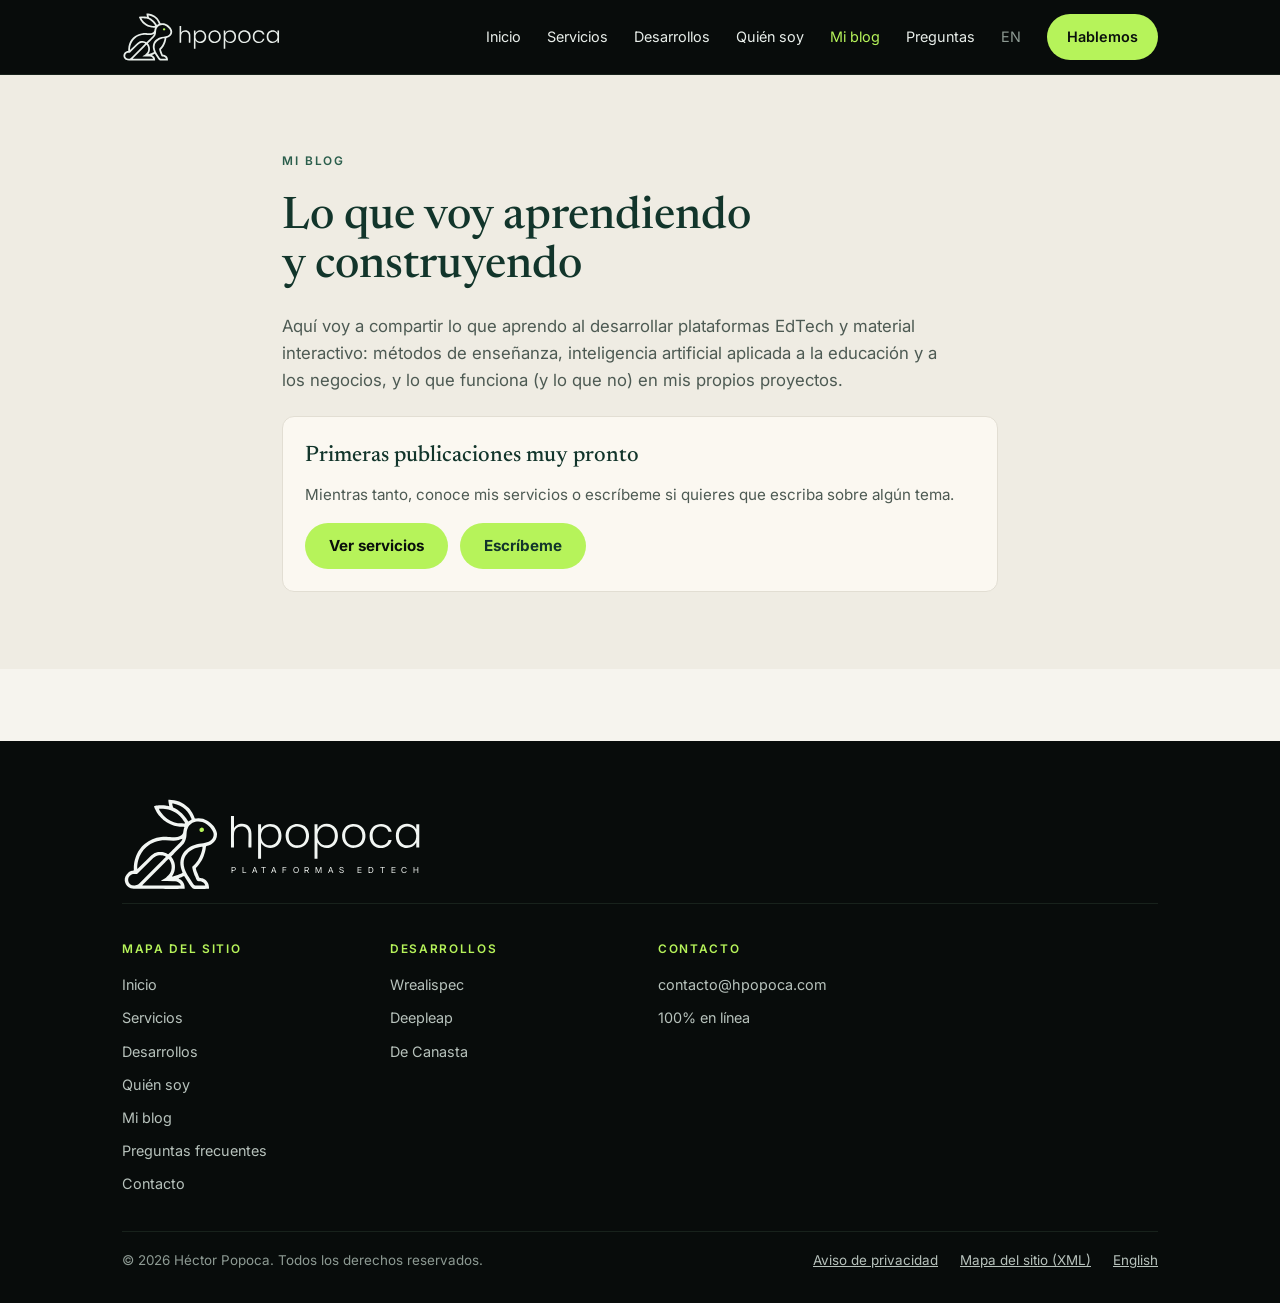
==== blog/index.html @ 18d93330 "Inicio lleva al principio; Servicios agrupa dos caminos y quita la franja del taller; foto de la tra" ====
<!doctype html>
<html lang="es">
<head>
<meta charset="utf-8">
<meta name="viewport" content="width=device-width, initial-scale=1, viewport-fit=cover">
<link rel="canonical" href="https://hpopoca.com/blog/">
<link rel="icon" href="../img/favicon.png" type="image/png">
<link rel="apple-touch-icon" href="../img/favicon.png">
<title>Mi blog | Héctor Popoca</title>
<meta name="description" content="Blog de Héctor Popoca: plataformas EdTech, material interactivo, inteligencia artificial aplicada a la enseñanza y a los negocios.">
<meta name="theme-color" content="#080C0B">
<meta name="claude:viewport-fit-sides" content="cover">
<link rel="preconnect" href="https://fonts.googleapis.com">
<link rel="preconnect" href="https://fonts.gstatic.com" crossorigin>
<link rel="stylesheet" href="https://fonts.googleapis.com/css2?family=Sora:wght@700;800&family=Newsreader:ital,opsz,wght@0,6..72,400;0,6..72,500;1,6..72,400&family=Inter:wght@400;500;600;700&display=swap">
<style>
/* Opción D · estilo A: encabezado oscuro con verde neón; contenido marfil con verde bosque y oro */
:root{
  --night:#080C0B; --night-line:#18221C; --lime:#B6F35A; --on-night:#F2F6F3; --on-night-2:#B7C2BC; --on-night-3:#8D9A93;
  --bg:#F6F4EE; --band:#EFECE3; --white:#FFFFFF; --line:#E2DED3; --line-green:#B9CDBF;
  --forest:#12352B; --forest-2:#2B5E4C; --forest-3:#1C4638; --deep:#0C2620; --deep-line:#1F4A3D;
  --gold:#C9A15B; --gold-dark:#8A6420; --gold-num:#A9782A;
  --ink:#12352B; --text:#3A4640; --muted:#4D5A53; --on-forest:#F6F4EE; --on-forest-2:#C9D3CC; --on-forest-3:#A9BCB1;
  --serif:"Newsreader",Georgia,"Times New Roman",serif;
  --sans:"Inter","Segoe UI",system-ui,sans-serif;
  --display:"Sora","Inter",system-ui,sans-serif;
  color-scheme:light;
}
*{box-sizing:border-box}
html{scroll-behavior:smooth}
@media (prefers-reduced-motion:reduce){html{scroll-behavior:auto}}
body{margin:0;background:var(--bg);color:var(--text);font-family:var(--sans);font-size:16px;line-height:1.6}
h1,h2,h3{margin:0;text-wrap:balance}
p{margin:0}
img{max-width:100%;height:auto;display:block}
a{color:var(--forest-2)}
:focus-visible{outline:2px solid var(--gold);outline-offset:3px}
.wrap{max-width:1180px;margin-inline:auto;padding-left:max(clamp(20px,6vw,72px),env(safe-area-inset-left,0px));padding-right:max(clamp(20px,6vw,72px),env(safe-area-inset-right,0px))}
section[id],div[id]{scroll-margin-top:84px}
section.block[id]{scroll-margin-top:16px}
#casos,#preguntas{scroll-margin-top:96px}
/* Movimiento sutil de botones */
.btn,.top nav a.cta{transition:transform .2s ease,box-shadow .2s ease,filter .2s ease}
.btn:hover,.top nav a.cta:hover{transform:translateY(-2px);box-shadow:0 8px 20px -10px rgba(0,0,0,.45)}
@keyframes glow{0%,100%{box-shadow:0 0 0 0 rgba(182,243,90,0)}50%{box-shadow:0 0 0 6px rgba(182,243,90,.18)}}
.top nav a.cta,.hero .btn-lime{animation:glow 3s ease-in-out infinite}
.top nav a:not(.cta):not(.lang){position:relative}
.top nav a:not(.cta):not(.lang)::after{content:"";position:absolute;left:0;right:0;bottom:0;height:1.5px;background:var(--lime);transform:scaleX(0);transform-origin:left;transition:transform .25s ease}
.top nav a:not(.cta):not(.lang):hover::after{transform:scaleX(1)}
@media (prefers-reduced-motion:reduce){.btn,.top nav a.cta,.top nav a::after{transition:none;animation:none!important}}
.eyebrow{font-size:.74rem;letter-spacing:.16em;text-transform:uppercase;font-weight:600;color:var(--forest-2)}
.h2{font-family:var(--serif);font-weight:500;font-size:clamp(1.7rem,3.2vw,2.3rem);line-height:1.1;color:var(--ink)}
.center{text-align:center;align-items:center}
.head{display:flex;flex-direction:column;gap:14px}
.head p{color:var(--text);max-width:40rem}
.btn{display:inline-flex;align-items:center;justify-content:center;min-height:46px;padding:0 24px;border-radius:999px;font-family:var(--sans);font-weight:700;font-size:.95rem;text-decoration:none;border:0;cursor:pointer;white-space:nowrap}
.btn-lime{background:var(--lime);color:#0A100C}
.btn-gold{background:var(--lime);color:#0A100C}
.btn-ghost{background:var(--lime);color:#0A100C}
.btn-ghost-gold{background:var(--lime);color:#0A100C}
.btn:hover{filter:brightness(1.06)}

/* Menú */
body::before{content:"";position:fixed;inset:0 0 auto;height:env(safe-area-inset-top,0px);z-index:10;background:var(--night)}
.top{position:sticky;top:env(safe-area-inset-top,0px);z-index:5;background:var(--night);border-bottom:1px solid var(--night-line)}
.top .wrap{display:flex;flex-wrap:wrap;align-items:center;justify-content:space-between;gap:10px 24px;padding-block:12px}
.top .logo{height:50px;width:auto;color:#E8EEEA;display:block}
.top .logo .eye{fill:var(--lime)}
.top nav{display:flex;flex-wrap:wrap;align-items:center;gap:6px 26px;font-size:.9rem}
.top nav a{color:#E8EEEA;text-decoration:none;padding:6px 0}
.top nav a:hover{color:var(--lime)}
.top nav a.lang{color:var(--on-night-3)}
.top nav a.cta{background:var(--lime);color:#0A100C;font-weight:600;padding:11px 20px;border-radius:999px}
@media (max-width:900px){.top{position:static}.top .wrap{justify-content:center}.top nav{justify-content:center;gap:4px 16px;font-size:.84rem}.top nav a.cta{padding:9px 16px}.top .logo{height:42px}}

/* Encabezado */
.hero{position:relative;overflow:hidden;background:var(--night);color:var(--on-night-2);min-height:560px}
.hero picture img{position:absolute;top:0;right:0;height:100%;width:auto;max-width:none}
.hero .wrap{position:relative;padding-top:52px;padding-bottom:60px}
.hero-copy{max-width:520px;display:flex;flex-direction:column;gap:16px}
.badge{align-self:flex-start;display:flex;align-items:center;gap:8px;border:1px solid #2A3A2F;background:#0F1612;border-radius:999px;padding:6px 14px 6px 10px;font-size:.76rem;color:#E8EEEA}
.badge::before{content:"";width:8px;height:8px;border-radius:50%;background:var(--lime);flex:0 0 auto}
.hero h1{font-family:var(--display);font-weight:800;font-size:clamp(2rem,3.6vw,2.75rem);line-height:1.02;letter-spacing:-.03em;color:var(--on-night)}
.hero h1 span{color:var(--lime)}
.hero .lead{font-size:1rem;max-width:34rem}
.checks{list-style:none;margin:0;padding:0;display:grid;grid-template-columns:repeat(2,max-content);gap:8px 20px;max-width:560px;font-size:.88rem;color:#E8EEEA}
.checks li{display:flex;gap:10px;align-items:center}
.checks svg{flex:0 0 auto}
.actions{display:flex;flex-wrap:wrap;gap:14px}
@media (max-width:900px){
  .hero{min-height:0}
  .hero picture img{position:static;width:100%;height:auto;aspect-ratio:5/4;object-fit:cover;object-position:82% 70%}
  .hero .wrap{padding-top:36px;padding-bottom:64px}
  .hero-copy{max-width:none}
}
@media (max-width:480px){.checks{grid-template-columns:minmax(0,1fr)}}

/* Bloques */
.block{padding-block:clamp(56px,6.5vw,80px)}
.block > .wrap{display:flex;flex-direction:column;gap:28px}
.band{background:var(--band);border-block:1px solid var(--line)}
.grid{display:grid;gap:20px}
.g2{grid-template-columns:repeat(auto-fit,minmax(min(100%,340px),1fr))}
.g3{grid-template-columns:repeat(auto-fit,minmax(min(100%,300px),1fr))}
.g4{grid-template-columns:repeat(auto-fit,minmax(min(100%,220px),1fr))}
.card-forest{background:var(--forest);color:var(--on-forest-2);border-radius:20px;padding:clamp(22px,2.6vw,30px);display:flex;flex-direction:column;gap:12px}
.card-forest h3{font-family:var(--serif);font-weight:500;color:var(--on-forest);font-size:clamp(1.5rem,2.3vw,1.8rem);line-height:1.1}
.card-forest .tag{font-size:.74rem;letter-spacing:.14em;text-transform:uppercase;font-weight:600;color:var(--gold)}
.card-forest .card-note{font-size:.9rem;font-weight:600;color:var(--on-forest);border-top:1px solid var(--forest-2);padding-top:12px}
.card-forest .btn{align-self:flex-start}

.step .top-row{display:flex;justify-content:space-between;align-items:center}
.step .num{font-family:var(--serif);font-size:2.4rem;line-height:1;color:var(--gold)}
.step h3{font-size:1.6rem}
.step ul{list-style:none;margin:0;padding:12px 0 0;border-top:1px solid var(--forest-2);display:flex;flex-direction:column;gap:6px;font-size:.9rem;color:var(--on-forest)}
.step li{display:flex;gap:10px;align-items:baseline}
.step li::before{content:"";width:6px;height:6px;border-radius:50%;background:var(--gold);flex:0 0 auto;transform:translateY(-2px)}

/* Capacitación */
.cap-head{display:flex;flex-wrap:wrap;justify-content:space-between;align-items:flex-end;gap:24px}
.filters{display:flex;flex-wrap:wrap;gap:8px}
.filters button{font:inherit;font-size:.88rem;font-weight:600;padding:9px 16px;border-radius:999px;border:1px solid var(--forest);background:transparent;color:var(--forest);cursor:pointer}
.filters button[aria-pressed="true"]{background:var(--forest);color:var(--on-forest)}
.mat{border-radius:16px;padding:20px;gap:10px}
.mat .meta{display:flex;justify-content:space-between;gap:10px;font-size:.7rem;letter-spacing:.14em;text-transform:uppercase;font-weight:600}
.mat .meta span:last-child{color:var(--on-forest-3)}
.mat h3{font-size:1.2rem;line-height:1.2}
.mat p{font-size:.86rem;line-height:1.5;flex-grow:1}
.mat .buy{display:flex;justify-content:space-between;align-items:center;gap:12px;border-top:1px solid var(--forest-2);padding-top:12px;font-size:.88rem}
.mat .price{color:var(--on-forest);font-weight:600}
.mat .price small{color:var(--on-forest-3);font-weight:400;font-size:.8rem}
.mat .btn{min-height:36px;padding:0 14px;font-size:.78rem;align-self:auto}
.mat[hidden]{display:none}
.disclaimer{font-size:.82rem;color:var(--muted)}
.ask{background:var(--white);border:1px solid var(--line-green);border-radius:18px;padding:clamp(20px,3vw,28px);display:flex;flex-wrap:wrap;gap:32px 40px}
.ask .intro{flex:1 1 280px;display:flex;flex-direction:column;gap:12px}
.ask h3{font-family:var(--serif);font-weight:500;font-size:1.5rem;line-height:1.15;color:var(--ink)}
.ask form{flex:999 1 440px;min-width:0;display:flex;flex-direction:column;gap:16px}
.ask fieldset{border:0;margin:0;padding:0;display:grid;grid-template-columns:repeat(auto-fit,minmax(min(100%,230px),1fr));gap:12px 24px}
.ask legend{position:absolute;width:1px;height:1px;overflow:hidden;clip:rect(0 0 0 0)}
.chk{display:flex;gap:10px;align-items:center;font-size:.95rem;color:#2E3A34}
.chk input{width:18px;height:18px;margin:0;accent-color:var(--forest);flex:0 0 auto}
.row{display:flex;flex-wrap:wrap;gap:12px;align-items:flex-end}
.row label{flex:1 1 240px}
.lbl{display:flex;flex-direction:column;gap:6px;font-size:.82rem;font-weight:600;color:#2E3A34}
.lbl input,.lbl select,.lbl textarea{font:inherit;font-size:.95rem;font-weight:400;color:#1A2520;background:#FFFFFF;border:1px solid var(--line-green);border-radius:10px;min-height:44px;padding:8px 12px;width:100%}
.lbl textarea{min-height:72px;resize:vertical}

/* Cifras */
.stat{background:var(--white);border:1px solid var(--line-green);border-radius:16px;padding:20px;display:flex;flex-direction:column;gap:8px;text-align:center}
.stat .n{font-family:var(--serif);font-weight:500;font-size:clamp(1.8rem,2.8vw,2.2rem);color:var(--gold-num);line-height:1.1;font-variant-numeric:tabular-nums}
.stat p{font-size:.9rem;color:var(--text)}

/* Casos */
.case{background:var(--white);border:1px solid var(--line-green);border-radius:24px;overflow:hidden;display:flex;flex-direction:column}
.case .shot{height:200px;overflow:hidden;padding:20px 20px 0}
.case .shot img{width:100%;border-radius:10px 10px 0 0}
.shot-canasta{background:#E8641E}
.shot-wrea{background:#EEF1FA}
.case .body{padding:22px;display:flex;flex-direction:column;gap:8px}
.case .meta{display:flex;justify-content:space-between;gap:12px;font-size:.72rem;letter-spacing:.12em;text-transform:uppercase;font-weight:600}
.case .meta span:first-child{color:var(--gold-dark)}
.case .meta span:last-child{color:var(--muted)}
.case h3{font-family:var(--serif);font-weight:500;font-size:1.45rem;color:var(--ink)}
.case p{font-size:.95rem}
.case a{font-weight:600;font-size:.9rem}

/* Wrealispec */
.wrea{flex-direction:row;flex-wrap:wrap;align-items:center;gap:40px;border-radius:28px}
.wrea .txt{flex:999 1 480px;min-width:0;display:flex;flex-direction:column;gap:18px}
.wrea h2{font-family:var(--serif);font-weight:500;font-size:clamp(1.6rem,2.8vw,2.1rem);line-height:1.1;color:var(--on-forest)}
.wrea .txt p{font-size:1rem}
.wrea .mob{flex:1 1 400px;min-width:0;display:grid;grid-template-columns:repeat(3,minmax(0,1fr));gap:12px}
.wrea .mob div{background:var(--forest-3);border:1px solid var(--forest-2);border-radius:16px;padding:20px 12px;text-align:center;display:flex;flex-direction:column;gap:6px}
.wrea .mob b{font-family:var(--serif);font-weight:500;color:var(--gold);font-size:1.15rem}
.wrea .mob span{font-size:.82rem}
@media (max-width:420px){.wrea .mob{grid-template-columns:minmax(0,1fr)}}

/* Historia */
.story{display:flex;flex-wrap:wrap;gap:48px;align-items:flex-start}
.story .pic{flex:0 0 160px;height:160px;border-radius:50%;overflow:hidden;border:3px solid var(--gold);margin-inline:auto}
.story .pic img{width:100%;height:100%;object-fit:cover;object-position:center 20%}
.story .txt{flex:999 1 520px;min-width:0;display:flex;flex-direction:column;gap:12px;font-size:.98rem;line-height:1.65}
.story h2{font-family:var(--serif);font-weight:500;font-size:1.7rem;color:var(--ink)}
.story .last{color:#17211D}

/* Contacto */
.contact{background:var(--forest);color:var(--on-forest);border-radius:22px;padding:clamp(24px,3.5vw,40px);display:flex;flex-wrap:wrap;gap:28px 40px;max-width:1040px;margin-inline:auto}
.contact .intro{flex:1 1 300px;display:flex;flex-direction:column;gap:16px}
.contact h2{font-family:var(--serif);font-weight:500;font-size:clamp(1.8rem,3vw,2.2rem);line-height:1.04;color:var(--on-forest)}
.contact .intro p{color:var(--on-forest-2)}
.contact .intro a{color:var(--gold);font-weight:600}
.contact form{flex:999 1 460px;min-width:0;display:grid;grid-template-columns:repeat(2,minmax(0,1fr));gap:10px 12px}
@media (max-width:600px){.contact form{grid-template-columns:minmax(0,1fr)}}
.contact .lbl{color:var(--on-forest)}
.contact .lbl input,.contact .lbl select,.contact .lbl textarea{border-color:transparent}
.full{grid-column:1/-1}
.consent{display:flex;gap:10px;align-items:flex-start;font-size:.85rem;line-height:1.5;color:var(--on-forest-2)}
.consent input{width:18px;height:18px;margin:2px 0 0;accent-color:var(--gold);flex:0 0 auto}
.consent a{color:var(--gold)}
.contact .btn{justify-self:start}
.note{font-size:.92rem;padding:12px 14px;border-left:2px solid var(--gold);background:rgba(201,161,91,.16)}
.ask .note{color:var(--ink)}
.contact .note{color:var(--on-forest)}


/* Preguntas frecuentes */
.faq{max-width:820px;margin-inline:auto;width:100%;border-top:1px solid var(--line-green)}
.faq details{border-bottom:1px solid var(--line-green)}
.faq summary{cursor:pointer;list-style:none;display:flex;justify-content:space-between;align-items:center;gap:16px;padding:18px 2px;font-weight:600;color:var(--ink);font-size:1rem}
.faq summary::-webkit-details-marker{display:none}
.faq summary::after{content:"+";flex:0 0 auto;width:28px;height:28px;border-radius:50%;display:grid;place-content:center;background:var(--forest);color:var(--gold);font-weight:500;font-size:1.1rem;line-height:1;transition:transform .2s ease}
.faq details[open] summary::after{content:"−"}
.faq summary:hover{color:var(--forest-2)}
.faq details p{color:var(--text);padding:0 44px 18px 2px;font-size:.95rem}

/* Pie */
footer .logo-full{display:block;width:100%;max-width:300px;height:auto;color:var(--on-night)}
footer .logo-full .eye{fill:var(--lime)}
footer .brand{grid-column:1/-1;padding-bottom:12px;border-bottom:1px solid var(--night-line)}
@media (min-width:700px){footer .cols{grid-template-columns:repeat(3,minmax(0,1fr))}}

footer{background:var(--night);color:var(--on-night-2);font-size:.9rem;margin-top:72px}
footer .cols{display:grid;grid-template-columns:repeat(auto-fit,minmax(180px,1fr));align-items:start;gap:36px;padding-block:56px 36px}
footer .name{font-family:var(--serif);font-weight:500;font-size:1.4rem;color:var(--on-night)}
footer h2{font-family:var(--sans);font-size:.74rem;letter-spacing:.14em;text-transform:uppercase;font-weight:600;color:var(--lime);margin-bottom:4px}
footer nav,footer .brand{display:flex;flex-direction:column;gap:10px}
footer a{color:var(--on-night-2);text-decoration:none}
footer a:hover{color:var(--lime);text-decoration:underline}
footer .legal{border-top:1px solid var(--night-line);padding-block:18px 32px;display:flex;flex-wrap:wrap;justify-content:space-between;gap:12px 24px;font-size:.84rem;color:var(--on-night-3)}
footer .legal nav{flex-direction:row;flex-wrap:wrap;gap:8px 22px}
footer .legal a{text-decoration:underline}
/* ===== Secciones nuevas (propuesta) ===== */
.x-gray{background:var(--band)}
.x-sec{padding-block:clamp(48px,6vw,84px)}
.x-sec + .x-sec{border-top:1px solid var(--line)}
.x-lead{font-size:1.05rem;color:var(--muted);max-width:60ch}
.x-head{display:grid;grid-template-columns:minmax(0,1fr) minmax(0,1fr);gap:24px;align-items:end;margin-bottom:32px}
.x-who{display:flex;flex-direction:column;gap:28px}
.x-cards{display:grid;grid-template-columns:repeat(3,minmax(0,1fr));gap:16px}
.x-card{background:#FBF8F1;border:1px solid var(--line);border-radius:12px;padding:22px;display:flex;flex-direction:column;gap:8px}
.x-card svg{width:32px;height:32px;color:var(--forest-2)}
.x-card h3{font-family:var(--serif);font-weight:500;font-size:1.4rem;color:var(--ink)}
.x-card p{color:var(--muted);font-size:.95rem}
.x-svc{display:grid;grid-template-columns:repeat(4,minmax(0,1fr));border-top:2px solid var(--ink)}
.x-svc article{padding:24px 22px 8px;display:flex;flex-direction:column;gap:10px;border-right:1px solid var(--line)}
.x-svc article:first-child{padding-left:0}
.x-svc article:last-child{border-right:0}
.x-svc .n{font-family:var(--serif);font-size:2.6rem;line-height:1;color:var(--gold-num)}
.x-svc h3{font-family:var(--serif);font-weight:500;font-size:1.35rem;color:var(--ink);line-height:1.15}
.x-svc p{color:var(--muted);font-size:.95rem}
.x-svc .eg{font-size:.85rem;font-weight:600;color:var(--forest-2)}
.x-taller{background:var(--forest);color:var(--on-forest)}
.x-taller .wrap{display:grid;grid-template-columns:minmax(0,5fr) minmax(0,7fr);gap:clamp(28px,4vw,64px);align-items:center}
.x-taller h2{font-family:var(--serif);font-weight:500;font-size:clamp(1.8rem,3.2vw,2.4rem);line-height:1.1;color:var(--on-forest)}
.x-taller p{color:var(--on-forest-2)}
.x-steps{list-style:none;margin:0;padding:0;display:grid;grid-template-columns:repeat(4,minmax(0,1fr))}
.x-steps li{position:relative;padding:22px 16px 0 0;border-top:2px solid var(--forest-2);display:flex;flex-direction:column;gap:6px}
.x-steps li::before{content:"";position:absolute;top:-8px;left:0;width:14px;height:14px;border-radius:50%;background:var(--gold)}
.x-steps b{font-family:var(--serif);font-weight:500;font-size:1.4rem;color:var(--on-forest)}
.x-steps span{font-size:.92rem;color:var(--on-forest-2)}
.x-dev{display:grid;grid-template-columns:repeat(3,minmax(0,1fr));gap:20px}
.x-proj{background:var(--white);border:1px solid var(--line);border-radius:14px;overflow:hidden;display:flex;flex-direction:column}
.x-proj .top{position:relative;overflow:hidden;padding:22px;min-height:130px;display:flex;flex-direction:column;justify-content:flex-end;gap:2px;color:#F6F4EE}
.x-proj .top svg{position:absolute;right:-10px;top:-10px;width:130px;height:130px;opacity:.22}
.x-proj .top small{font-size:.8rem;font-weight:600;opacity:.9}
.x-proj .top h3{font-family:var(--serif);font-weight:500;font-size:1.8rem;line-height:1.1;color:#F6F4EE}
.x-proj .body{padding:22px;display:flex;flex-direction:column;gap:12px}
.x-proj .body p{color:var(--muted);font-size:.95rem}
.x-proj .body a{font-weight:600;color:var(--forest-2);text-decoration:none}
.x-proj .body .st{font-size:.88rem;color:var(--muted)}
.x-hist{display:grid;grid-template-columns:minmax(0,4fr) minmax(0,7fr);gap:clamp(28px,4vw,64px);align-items:start}
.x-hist .txt{display:flex;flex-direction:column;gap:14px}
.x-hist .txt p{color:var(--muted)}
.x-hist .txt p strong{color:var(--ink)}
.x-hist .pic{width:180px;aspect-ratio:1;object-fit:cover;border-radius:14px}
.x-tl{list-style:none;margin:0;padding:0;border-left:2px solid var(--line)}
.x-tl li{position:relative;display:grid;grid-template-columns:7.5em minmax(0,1fr);gap:16px;padding:0 0 20px 24px}
.x-tl li::before{content:"";position:absolute;left:-8px;top:6px;width:14px;height:14px;border-radius:50%;background:var(--bg);border:2px solid var(--forest-2)}
.x-tl li:last-child::before{background:var(--gold);border-color:var(--gold)}
.x-tl time{font-family:var(--serif);font-weight:500;font-size:1.05rem;color:var(--forest-2);white-space:nowrap}
.x-tl b{display:block;color:var(--ink)}
.x-tl span{color:var(--muted);font-size:.93rem}
.x-org{display:flex;flex-wrap:wrap;gap:12px 32px;align-items:center;justify-content:space-between;border:1px solid var(--line);border-radius:14px;padding:22px 26px;background:var(--white)}
.x-org p{max-width:78ch;color:var(--muted)}
.x-org p strong{color:var(--ink)}
.x-org a{font-weight:600}
@media (max-width:980px){.x-hist,.x-taller .wrap,.x-head{grid-template-columns:minmax(0,1fr)}.x-svc{grid-template-columns:repeat(2,minmax(0,1fr))}.x-svc article:nth-child(2){border-right:0}.x-svc article:nth-child(3){padding-left:0}.x-svc article:nth-child(n+3){border-top:1px solid var(--line)}}
@media (max-width:640px){.x-cards,.x-svc,.x-steps,.x-dev{grid-template-columns:minmax(0,1fr)}.x-svc article{border-right:0;padding-left:0;border-top:1px solid var(--line)}.x-svc article:first-child{border-top:0}.x-steps{gap:18px}.x-tl li{grid-template-columns:minmax(0,1fr);gap:2px}}
.x-compact{padding-block:clamp(32px,4vw,48px)}
.x-me{display:flex;align-items:center;gap:18px}
.x-me .pic{width:96px;flex:none}
.x-compact .x-hist .txt{gap:10px}
.x-compact .x-hist .txt p{font-size:.95rem;line-height:1.55}
.x-compact .x-tl li{padding-bottom:12px;grid-template-columns:6.2em minmax(0,1fr);gap:12px;line-height:1.4}
.x-compact .x-tl li::before{top:3px}
.x-compact .x-tl time{font-size:.98rem}
.x-compact .x-tl span{font-size:.86rem}
.totop{position:fixed;right:max(18px,env(safe-area-inset-right,0px));bottom:max(18px,env(safe-area-inset-bottom,0px));z-index:6;width:48px;height:48px;border-radius:50%;background:var(--forest);color:var(--on-forest);display:grid;place-items:center;text-decoration:none;font-size:1.3rem;box-shadow:0 10px 24px -12px rgba(0,0,0,.6);opacity:0;pointer-events:none;transition:opacity .25s}
.totop.on{opacity:1;pointer-events:auto}
.totop:hover{background:var(--forest-2)}
@media (max-width:980px){.x-me .pic{width:84px}}
</style>

</head>
<body>

<header class="top">
  <div class="wrap">
    <a href="../" aria-label="hpopoca, inicio"><svg class="logo" viewBox="-900 -900 99893 31515" role="img" aria-label="hpopoca"><path fill="currentColor" d="M5886.2 28544.73c-20.97,-164.21 117.78,-230.04 210.44,-324.13l7390.51 -7390.66c149.56,-149.01 944.82,-1020.38 1132.91,-1062.75 438.11,297.15 874.09,1396.16 969.02,2038.89 174.97,1184.62 -188.56,2557.93 -1039.88,3366.25 -260.22,247.08 -465.14,489.75 -754.18,727.62 -438.4,360.77 -1697.19,1005.85 -1758.13,1205.21 1351.53,3.69 2715.25,-1.57 4065.58,19.93 980.8,15.62 1520.43,-0.44 2246.93,774.49 107.54,114.71 373.57,469.2 300.57,648.52 -433.72,47.57 -2617.55,20.33 -3218.52,19.99l-9545.25 -23.36zm5604.24 -10013.97c709.66,-94.82 2282.13,206.33 2148.78,544.6 -26.4,66.95 -1242.3,1255.86 -1405.73,1418.04l-7054.98 7056.18c-436.2,446.78 -880.3,917.6 -1816.11,1003.85 -2387.03,220 -3000.86,-2849.81 -1049.99,-3658.17 457.42,-189.54 747.56,-160.9 1265.73,-145.85 530.21,15.4 376.18,66.81 948.45,-462.45l4293.35 -4173.18c203.43,-251.31 644.74,-619.09 916.08,-847.21 447.03,-375.85 1146.65,-654.6 1754.42,-735.81zm15278.3 10009.43c-127.99,47.3 -3059.91,61.6 -3285.73,13.23 -258.88,-55.44 -608.74,-429.5 -702.87,-568.51l-1433.24 -2235.88c-1160.44,-1840.82 -2221.17,-3947.62 -1460.4,-6245.97 214.97,-649.44 548.45,-1054.68 931.95,-1537.7 531.02,-668.81 1616.76,-1311.5 2406.45,-1684.09 543.41,-256.38 2258.03,-694.46 2665.57,-579.42 69.23,142.83 1.47,408.75 -22.82,572.16 -29.07,195.58 -66.63,337.83 -115.07,524.58 -399.67,1540.81 -1028.12,3046.53 -2037.49,4240.59 -309.73,366.41 -898.53,1059.63 -1233.7,1267.38 -20.69,595.64 620.17,2508 893.09,3108.6 147.38,324.31 260.16,578.37 386.4,917.85 457.45,1230.19 793.9,569.59 1751.13,895.25 462.81,157.44 915.27,488.85 1108.65,866.84l162.19 331.32c25.06,196.78 4.04,-169.28 -1.31,56.3l-12.8 57.47zm-22576.57 -5568.66c-119.63,-783.05 104.53,-2109.5 319.65,-2827.09 553.15,-1845.18 1345.66,-3194.97 2741.66,-4419.11 1696.54,-1487.68 3937.2,-2297.74 6414.23,-2233.93 1507.26,38.82 2755.87,375.46 4377.57,-97.4 322.21,-93.95 1049.35,-391.45 1148.08,-378.93 21.24,238.15 -253.72,695.24 -364.44,844.41 -230.65,310.75 -2622.69,2684.37 -3042.03,3096.37 -1666.84,1637.66 -996.14,1238.9 -1940.2,840.7 -928.32,-391.56 -1610.05,-480.09 -2648.48,-356.5 -592.31,70.49 -1122.49,299.72 -1560.13,563.96 -539.47,325.72 -759.18,515.95 -1171.88,909.12l-1336.12 1309.51c-92.82,95.58 -173.67,166.12 -270.6,258.85l-2386.48 2306.12c-101.38,96.64 -130.87,199.46 -280.83,183.92zm11257.35 -4042.61c96.9,-148.03 312.65,-336.01 436.71,-462.39 148.15,-150.92 271.67,-276 420.44,-426.27 289.27,-292.21 551.79,-559.73 840.65,-852.73 572.05,-580.24 1117.89,-1155.39 1698.65,-1723.43 180.44,-176.49 288.24,-241.53 442.24,-439.25 126.92,-162.97 258.78,-286.36 392.56,-454.38 486.74,-611.36 804.37,-1716.24 877.64,-2534.96 96.56,-1079.07 3.13,-1860.06 559.1,-2871.7 1181.47,-2149.81 4106.94,-2360.11 5929.7,-1144.56 615.97,410.77 1327.82,1023.13 1743.24,1642.98 203.87,304.19 497.27,740.49 647.64,1080.23 577.65,1305.12 -223.71,2693.22 -1479.13,3285.6 -1380.73,651.52 -3409.47,439.07 -5468.74,1340.16 -372.73,163.1 -1281.08,708.38 -1604.43,971.47 -797.43,648.82 -1413.74,1288.5 -1900.43,2369.8 -366.57,814.45 -523.42,1985.92 -440.14,2970.1 121.25,1432.69 706.5,2373.99 719.48,2646.83 -285.71,307.5 -2868.92,1253.11 -3491.27,1287.49 5.7,-163.52 235.1,-481.69 388.46,-768.84 687.34,-1286.99 811.06,-3241.17 146.71,-4536.79 -130.18,-253.88 -251.17,-508.59 -399.32,-727.81l-459.76 -651.55zm-955.02 -15676.87c1141.89,265.44 2011.69,742.44 2867.71,1363.59 388.36,281.8 1042.22,835.89 1344.8,1195 680.22,807.32 546.67,616.95 1079.89,1460.76 52.37,82.88 314.06,451.79 278.16,533.15 -71.42,161.84 -1393.94,71.54 -1601.26,53.5 -524.84,-45.66 -984.54,-116.47 -1481.64,-218.94 -1553.96,-320.33 -3174.4,-1406.91 -4211.85,-2558.22 -355.85,-394.91 -1359.16,-1586.46 -1372.83,-2031.08 706.15,-181.61 2369.78,33.19 3097.02,202.24zm7650.82 2930.14c96.34,236.5 225.85,403.79 6.69,523.9 -230,126.04 -863.92,534.02 -1005.56,538.91 -125.21,-93.68 -487.66,-746.33 -629.96,-950.22 -437.49,-626.8 -914,-1153.51 -1420.85,-1684.03l-404.79 -370.65c-930.97,-771.68 -1245.34,-961.74 -2347.29,-1534.81 -235.72,-122.59 -232.46,-190.43 -310.15,-465.54 -286.65,-1015.05 -303.04,-1033.4 108.23,-955.97 1630.18,306.91 3044.28,922.28 4157.18,2088.99 70.52,73.94 115.81,130.07 188.02,200.05 413.39,400.63 535.06,611.1 860.36,1079.99 274.05,395.04 603.41,1051.42 798.12,1529.38zm940.25 -622.02c-82.71,-230.76 -195.98,-434.2 -303.45,-649.25 -292.46,-585.23 -1053.4,-1739.14 -1537.31,-2202.32l-1554.05 -1267.74c-190.47,-121.94 -406.78,-228.02 -609.59,-343.1 -335.69,-190.49 -886.5,-448.27 -1296.79,-574.28 -661.84,-203.28 -2520.38,-622.67 -3230.77,-502.07 -50.07,274.61 62.28,836.51 101.74,1128.33 35.65,263.68 193.21,807.68 168.87,1014.72 -236.85,38.82 -907.21,-157.07 -1201.65,-196.66 -411.56,-55.32 -913.67,-97.33 -1330.84,-96.58 -445.84,0.81 -2233.11,76.97 -2521.26,288.32 -55.96,223.86 498.03,1234.57 620.41,1488.06 284.16,588.62 860.65,1394.81 1286.79,1890.04 215.18,250.07 807.35,889.09 1043.18,1073.17 110.06,85.9 171.34,165.18 277.92,250.98 1433.3,1153.76 2917.04,1799.06 4849.55,2067.36 332.93,46.22 628.81,78.73 968.91,93.86 187.16,8.32 896.23,-22.71 996.61,39.74 66.33,58.65 32.28,-17.1 43.61,86.66 2.24,20.45 -5.69,55.55 -11.13,77.67 -10.7,43.52 -48.45,135.17 -66.19,186.48 -435.27,1259.11 -29.42,1636.52 -924.45,2391.23 -687.77,579.94 -2005.87,720.09 -3106.73,706.87 -1612.28,-19.35 -1808.55,-265.54 -3647.36,-50.92 -2081.94,243 -3779.45,961.68 -5359.84,2223.81 -912.34,728.6 -1181.05,1096.48 -1827.77,1946.17 -993.28,1305.04 -1814.02,3590.88 -1885.5,5720.14 -53.88,1604.74 287.43,1167.14 -560.53,1329.14 -498.95,95.32 -1003.14,350.24 -1288.31,612.12 -763.89,701.51 -1244.71,1461.92 -1172.48,2611.6 51.15,814.1 590.3,1705.6 1205.42,2152.28 105.38,76.51 162.87,135.92 265.62,193.68 1022.85,575.05 2052.96,414.23 3334.64,417.61 1524.41,4.01 14912.82,105.25 15146.86,-0.41 91.82,-90.54 -86.24,-1145.19 -107.29,-1224.07 -118.09,-442.43 -192.1,-635.96 -408.71,-967.27 -292.13,-446.83 -609.79,-738.33 -1081.71,-999.62 -129.72,-71.83 -339.49,-155.99 -426.73,-244.5 81.94,-157.96 734.04,-330.06 924.46,-416.56 226.98,-103.11 690.96,-371.94 925.1,-394.01l1851.15 2860.28c988.98,1520.49 1140.14,1416.92 3285.2,1416.92 180.33,0 2875.95,28.61 3058.79,-17.43l54.94 -23.46c117.08,-325.05 -47.42,-1193.12 -152.73,-1517.06 -135.88,-417.98 -382.75,-861.55 -630.74,-1099 -302.26,-289.4 -525.73,-505.56 -1007.56,-721.14 -1728.34,-773.3 -1024.65,639.59 -2034.4,-1881.71 -178.1,-444.7 -496.9,-1209.66 -527.12,-1710.82 169.15,-131.86 195.6,-192.75 322.51,-341.4l320.07 -349.87c1523.43,-1682.55 2107.08,-3258.24 2600.8,-5443.49 51.86,-229.54 113.77,-992.09 182.67,-1120.37 109.34,-80.29 796.05,-229.89 996.13,-309.67 327.52,-130.6 594.15,-244.8 849.97,-419.39 1175.93,-802.56 1814.15,-1783.39 1794.54,-3293.5 -12.85,-989.29 -816.71,-2308.45 -1490.15,-2996.07 -601.45,-614.1 -945.71,-970.03 -1727.18,-1448.65 -1021.7,-625.77 -1779.41,-814.14 -2963.31,-851.45 -442.38,-13.94 -799.92,85.38 -1199.45,81.5 -135.79,-157.45 -204.65,-455.22 -283.38,-674.9z"/><path class="eye" d="M25487.61 9322.29c-487.86,137.04 -671.02,526.26 -567.95,922.41 221.07,849.69 1684.98,612.58 1455.11,-391.05 -77.36,-337.78 -440.18,-656.9 -887.16,-531.36z"/><g transform="translate(0,2600)"><path fill="currentColor" d="M66819.45 8940.84c1837.28,-129.27 3048.21,1060.57 3148.77,2789.99 98.63,1696.3 -714.79,3295.81 -2575.28,3453.9 -1825.99,155.15 -3090.33,-1149.4 -3184.72,-2844.31 -96.93,-1740.55 868.94,-3276.99 2611.23,-3399.58zm-2616.62 906.94l-8.76 -1679.8 -985.63 2.28 -0.35 11453.69 986.44 12.8 0.14 -5357.73c114.25,140.01 173.57,307.98 298.7,461.32 384.57,471.28 699.67,758.51 1321.8,1042.93 751.69,343.65 1846.82,374.26 2663.64,102.9 1509,-501.33 2504.04,-1842.82 2519.65,-3801.14 7.55,-946.49 -248.65,-1842.38 -669.5,-2475.36 -1407.57,-2117.06 -4924.6,-2124.94 -6126.13,238.11z"/><path fill="currentColor" d="M47793.69 8972.67c882.65,-164.18 1831.43,105.3 2353.05,570.11 587.88,523.86 919.37,1137 1016.51,1982.69 218.83,1905.13 -732.86,3385.23 -2357.24,3626.78 -1887.38,280.66 -3129.82,-947.05 -3364.82,-2561.22 -276.9,-1902.07 776.42,-3325.19 2352.5,-3618.36zm-2389.27 841.57l0 -1631.9 -986.06 -15.66 0 11469.01 986.1 -2.69 0.15 -5330.06c161.72,138.15 197.48,406.57 698.16,872.5 1965.93,1829.45 6075.14,907.79 6106.35,-3090.42 15.17,-1943.81 -969.96,-3337.65 -2434.69,-3828.14 -815.95,-273.24 -1916.91,-280.14 -2695.36,56.18 -445.52,192.48 -631.77,355.2 -948.44,604.41 -167.34,131.69 -414.16,420.59 -540.34,623.59l-185.87 273.18z"/><path fill="currentColor" d="M94004.35 8933.69c1781.41,-113.79 2974.95,1198.13 3073.87,2882.04 251.71,4285 -5549.45,4566.92 -5765.28,481.95 -100.33,-1898.92 909.41,-3250.16 2691.41,-3363.99zm3088.34 5330.36l1 1692.96 988.09 -0.01 10.92 -7788.62 -1000.63 0 -0.97 1678.75c-259.62,-626.06 -970.82,-1257.3 -1603.71,-1512.44 -2278.86,-918.64 -5210.98,348.13 -5199.37,3715.07 15.75,4570.59 5153.19,5024.5 6641.74,2475.58 65.34,-111.88 96.81,-183.29 162.93,-261.29z"/><path fill="currentColor" d="M35387.99 15957l989.64 0c117.95,-1076.7 -88.78,-3428.91 28.98,-4691.51 130.38,-1397.98 926.31,-2345.02 2378.67,-2370.89 1493.26,-26.59 2347.13,876.65 2427.2,2313.42 74.63,1339.02 -80.75,3693.09 18.64,4745.95l967.58 3.29c41.86,-380.87 10.35,-3142.21 10.05,-3766.4 -0.63,-1278.93 11.26,-2251.85 -706.39,-3104.21 -282.33,-335.32 -591.3,-625.12 -1085.04,-821.86 -955.98,-380.94 -2229.8,-314.52 -3097.39,238.61 -484.43,308.85 -596.93,495.15 -919.66,960.28l-12.91 -4064.59 -999.71 0 0.34 10557.91z"/><path fill="currentColor" d="M73402.82 12190.86c-181.39,-4241.85 5602.67,-4397.44 5737.79,-283.4 118.85,3618.81 -3635.04,3916.31 -4917.04,2486.74 -491.77,-548.38 -777.51,-1191.92 -820.75,-2203.34zm2411.88 -4115.45c-2188.27,175.59 -3622.04,2059.02 -3410.38,4469.07 188.79,2149.68 1939.18,3790.28 4340.69,3492.48 2189.8,-271.55 3623.49,-1971.29 3406.17,-4444.48 -196.52,-2236.44 -1887.29,-3713.6 -4336.48,-3517.07z"/><path fill="currentColor" d="M57115.53 8940.51c1826.78,-224.01 3068.5,1051.75 3218.13,2686.23 96.1,1049.69 -101.04,1726.34 -560.07,2431.38 -375.72,577.08 -1158.69,1022.11 -1878.51,1115.48 -1867.43,242.22 -3144.73,-1017.89 -3268.06,-2700.01 -141.93,-1935.77 752.64,-3320.21 2488.51,-3533.08zm-208.69 -844.9c-2366.61,374.86 -3543.17,2248.82 -3278.93,4569.98 243.21,2136.45 1997.84,3684.13 4440.04,3355.06 2145.98,-289.14 3563.3,-2080.88 3280.75,-4560.25 -142.18,-1247.63 -703,-2023.26 -1365.13,-2581.86 -672.2,-567.1 -1919.17,-966.28 -3076.73,-782.93z"/><path fill="currentColor" d="M88897.4 13416.18l-1005.39 0c-75.69,41.83 -30.71,1.75 -73.46,76.43 -19.78,34.57 -32.44,92.23 -44.73,132.34 -65.63,214.24 -193.94,461.85 -316.93,635.46 -1063.58,1501.28 -4823.98,1603.54 -4898.31,-2140.09 -31.73,-1598.12 699.88,-2783.03 2005.42,-3114.74 708.33,-179.98 1596.38,-92.86 2157.78,227.97 591.01,337.75 865.23,700.37 1114.57,1460.75l1049.75 6.84c-27.39,-555.01 -402,-1087.54 -688.34,-1461.16 -1504.56,-1963.2 -6654.37,-1796.34 -6655.41,2809.78 -1.15,5115.57 6605.24,5129.83 7355.05,1366.42z"/></g></svg></a>
    <nav aria-label="Principal">
      <a href="../">Inicio</a>
      <a href="../#servicios">Servicios</a>
      <a href="../#casos">Desarrollos</a>
      <a href="../#quien-soy">Quién soy</a>
      <a href="./" aria-current="page" style="color:var(--lime)">Mi blog</a>
      <a href="../#preguntas">Preguntas</a>
      <a class="lang" href="../en/" hreflang="en" lang="en" aria-label="English version">EN</a>
      <a class="cta" href="../#contacto">Hablemos</a>
    </nav>
  </div>
</header>

<main id="inicio">
  <section class="x-sec x-gray" aria-labelledby="blog-t" style="min-height:60vh">
    <div class="wrap" style="display:flex;flex-direction:column;gap:22px;max-width:860px">
      <span class="eyebrow">Mi blog</span>
      <h1 class="h2" id="blog-t" style="font-size:clamp(2rem,4vw,2.8rem)">Lo que voy aprendiendo y construyendo</h1>
      <p class="x-lead">Aquí voy a compartir lo que aprendo al desarrollar plataformas EdTech y material interactivo: métodos de enseñanza, inteligencia artificial aplicada a la educación y a los negocios, y lo que funciona (y lo que no) en mis propios proyectos.</p>
      <div class="x-card" style="background:#FBF8F1">
        <h3>Primeras publicaciones muy pronto</h3>
        <p>Mientras tanto, conoce mis servicios o escríbeme si quieres que escriba sobre algún tema.</p>
        <div style="display:flex;flex-wrap:wrap;gap:12px;margin-top:8px">
          <a class="btn btn-lime" href="../#servicios">Ver servicios</a>
          <a class="btn btn-ghost-gold" href="../#contacto" style="color:var(--forest)">Escríbeme</a>
        </div>
      </div>
    </div>
  </section>
</main>

<footer>
  <div class="wrap">
    <div class="cols">
      <div class="brand"><svg class="logo-full" role="img" aria-label="hpopoca, plataformas EdTech" viewBox="-900 -900 99893 31515"><path fill="currentColor" d="M5886.2 28544.73c-20.97,-164.21 117.78,-230.04 210.44,-324.13l7390.51 -7390.66c149.56,-149.01 944.82,-1020.38 1132.91,-1062.75 438.11,297.15 874.09,1396.16 969.02,2038.89 174.97,1184.62 -188.56,2557.93 -1039.88,3366.25 -260.22,247.08 -465.14,489.75 -754.18,727.62 -438.4,360.77 -1697.19,1005.85 -1758.13,1205.21 1351.53,3.69 2715.25,-1.57 4065.58,19.93 980.8,15.62 1520.43,-0.44 2246.93,774.49 107.54,114.71 373.57,469.2 300.57,648.52 -433.72,47.57 -2617.55,20.33 -3218.52,19.99l-9545.25 -23.36zm5604.24 -10013.97c709.66,-94.82 2282.13,206.33 2148.78,544.6 -26.4,66.95 -1242.3,1255.86 -1405.73,1418.04l-7054.98 7056.18c-436.2,446.78 -880.3,917.6 -1816.11,1003.85 -2387.03,220 -3000.86,-2849.81 -1049.99,-3658.17 457.42,-189.54 747.56,-160.9 1265.73,-145.85 530.21,15.4 376.18,66.81 948.45,-462.45l4293.35 -4173.18c203.43,-251.31 644.74,-619.09 916.08,-847.21 447.03,-375.85 1146.65,-654.6 1754.42,-735.81zm15278.3 10009.43c-127.99,47.3 -3059.91,61.6 -3285.73,13.23 -258.88,-55.44 -608.74,-429.5 -702.87,-568.51l-1433.24 -2235.88c-1160.44,-1840.82 -2221.17,-3947.62 -1460.4,-6245.97 214.97,-649.44 548.45,-1054.68 931.95,-1537.7 531.02,-668.81 1616.76,-1311.5 2406.45,-1684.09 543.41,-256.38 2258.03,-694.46 2665.57,-579.42 69.23,142.83 1.47,408.75 -22.82,572.16 -29.07,195.58 -66.63,337.83 -115.07,524.58 -399.67,1540.81 -1028.12,3046.53 -2037.49,4240.59 -309.73,366.41 -898.53,1059.63 -1233.7,1267.38 -20.69,595.64 620.17,2508 893.09,3108.6 147.38,324.31 260.16,578.37 386.4,917.85 457.45,1230.19 793.9,569.59 1751.13,895.25 462.81,157.44 915.27,488.85 1108.65,866.84l162.19 331.32c25.06,196.78 4.04,-169.28 -1.31,56.3l-12.8 57.47zm-22576.57 -5568.66c-119.63,-783.05 104.53,-2109.5 319.65,-2827.09 553.15,-1845.18 1345.66,-3194.97 2741.66,-4419.11 1696.54,-1487.68 3937.2,-2297.74 6414.23,-2233.93 1507.26,38.82 2755.87,375.46 4377.57,-97.4 322.21,-93.95 1049.35,-391.45 1148.08,-378.93 21.24,238.15 -253.72,695.24 -364.44,844.41 -230.65,310.75 -2622.69,2684.37 -3042.03,3096.37 -1666.84,1637.66 -996.14,1238.9 -1940.2,840.7 -928.32,-391.56 -1610.05,-480.09 -2648.48,-356.5 -592.31,70.49 -1122.49,299.72 -1560.13,563.96 -539.47,325.72 -759.18,515.95 -1171.88,909.12l-1336.12 1309.51c-92.82,95.58 -173.67,166.12 -270.6,258.85l-2386.48 2306.12c-101.38,96.64 -130.87,199.46 -280.83,183.92zm11257.35 -4042.61c96.9,-148.03 312.65,-336.01 436.71,-462.39 148.15,-150.92 271.67,-276 420.44,-426.27 289.27,-292.21 551.79,-559.73 840.65,-852.73 572.05,-580.24 1117.89,-1155.39 1698.65,-1723.43 180.44,-176.49 288.24,-241.53 442.24,-439.25 126.92,-162.97 258.78,-286.36 392.56,-454.38 486.74,-611.36 804.37,-1716.24 877.64,-2534.96 96.56,-1079.07 3.13,-1860.06 559.1,-2871.7 1181.47,-2149.81 4106.94,-2360.11 5929.7,-1144.56 615.97,410.77 1327.82,1023.13 1743.24,1642.98 203.87,304.19 497.27,740.49 647.64,1080.23 577.65,1305.12 -223.71,2693.22 -1479.13,3285.6 -1380.73,651.52 -3409.47,439.07 -5468.74,1340.16 -372.73,163.1 -1281.08,708.38 -1604.43,971.47 -797.43,648.82 -1413.74,1288.5 -1900.43,2369.8 -366.57,814.45 -523.42,1985.92 -440.14,2970.1 121.25,1432.69 706.5,2373.99 719.48,2646.83 -285.71,307.5 -2868.92,1253.11 -3491.27,1287.49 5.7,-163.52 235.1,-481.69 388.46,-768.84 687.34,-1286.99 811.06,-3241.17 146.71,-4536.79 -130.18,-253.88 -251.17,-508.59 -399.32,-727.81l-459.76 -651.55zm-955.02 -15676.87c1141.89,265.44 2011.69,742.44 2867.71,1363.59 388.36,281.8 1042.22,835.89 1344.8,1195 680.22,807.32 546.67,616.95 1079.89,1460.76 52.37,82.88 314.06,451.79 278.16,533.15 -71.42,161.84 -1393.94,71.54 -1601.26,53.5 -524.84,-45.66 -984.54,-116.47 -1481.64,-218.94 -1553.96,-320.33 -3174.4,-1406.91 -4211.85,-2558.22 -355.85,-394.91 -1359.16,-1586.46 -1372.83,-2031.08 706.15,-181.61 2369.78,33.19 3097.02,202.24zm7650.82 2930.14c96.34,236.5 225.85,403.79 6.69,523.9 -230,126.04 -863.92,534.02 -1005.56,538.91 -125.21,-93.68 -487.66,-746.33 -629.96,-950.22 -437.49,-626.8 -914,-1153.51 -1420.85,-1684.03l-404.79 -370.65c-930.97,-771.68 -1245.34,-961.74 -2347.29,-1534.81 -235.72,-122.59 -232.46,-190.43 -310.15,-465.54 -286.65,-1015.05 -303.04,-1033.4 108.23,-955.97 1630.18,306.91 3044.28,922.28 4157.18,2088.99 70.52,73.94 115.81,130.07 188.02,200.05 413.39,400.63 535.06,611.1 860.36,1079.99 274.05,395.04 603.41,1051.42 798.12,1529.38zm940.25 -622.02c-82.71,-230.76 -195.98,-434.2 -303.45,-649.25 -292.46,-585.23 -1053.4,-1739.14 -1537.31,-2202.32l-1554.05 -1267.74c-190.47,-121.94 -406.78,-228.02 -609.59,-343.1 -335.69,-190.49 -886.5,-448.27 -1296.79,-574.28 -661.84,-203.28 -2520.38,-622.67 -3230.77,-502.07 -50.07,274.61 62.28,836.51 101.74,1128.33 35.65,263.68 193.21,807.68 168.87,1014.72 -236.85,38.82 -907.21,-157.07 -1201.65,-196.66 -411.56,-55.32 -913.67,-97.33 -1330.84,-96.58 -445.84,0.81 -2233.11,76.97 -2521.26,288.32 -55.96,223.86 498.03,1234.57 620.41,1488.06 284.16,588.62 860.65,1394.81 1286.79,1890.04 215.18,250.07 807.35,889.09 1043.18,1073.17 110.06,85.9 171.34,165.18 277.92,250.98 1433.3,1153.76 2917.04,1799.06 4849.55,2067.36 332.93,46.22 628.81,78.73 968.91,93.86 187.16,8.32 896.23,-22.71 996.61,39.74 66.33,58.65 32.28,-17.1 43.61,86.66 2.24,20.45 -5.69,55.55 -11.13,77.67 -10.7,43.52 -48.45,135.17 -66.19,186.48 -435.27,1259.11 -29.42,1636.52 -924.45,2391.23 -687.77,579.94 -2005.87,720.09 -3106.73,706.87 -1612.28,-19.35 -1808.55,-265.54 -3647.36,-50.92 -2081.94,243 -3779.45,961.68 -5359.84,2223.81 -912.34,728.6 -1181.05,1096.48 -1827.77,1946.17 -993.28,1305.04 -1814.02,3590.88 -1885.5,5720.14 -53.88,1604.74 287.43,1167.14 -560.53,1329.14 -498.95,95.32 -1003.14,350.24 -1288.31,612.12 -763.89,701.51 -1244.71,1461.92 -1172.48,2611.6 51.15,814.1 590.3,1705.6 1205.42,2152.28 105.38,76.51 162.87,135.92 265.62,193.68 1022.85,575.05 2052.96,414.23 3334.64,417.61 1524.41,4.01 14912.82,105.25 15146.86,-0.41 91.82,-90.54 -86.24,-1145.19 -107.29,-1224.07 -118.09,-442.43 -192.1,-635.96 -408.71,-967.27 -292.13,-446.83 -609.79,-738.33 -1081.71,-999.62 -129.72,-71.83 -339.49,-155.99 -426.73,-244.5 81.94,-157.96 734.04,-330.06 924.46,-416.56 226.98,-103.11 690.96,-371.94 925.1,-394.01l1851.15 2860.28c988.98,1520.49 1140.14,1416.92 3285.2,1416.92 180.33,0 2875.95,28.61 3058.79,-17.43l54.94 -23.46c117.08,-325.05 -47.42,-1193.12 -152.73,-1517.06 -135.88,-417.98 -382.75,-861.55 -630.74,-1099 -302.26,-289.4 -525.73,-505.56 -1007.56,-721.14 -1728.34,-773.3 -1024.65,639.59 -2034.4,-1881.71 -178.1,-444.7 -496.9,-1209.66 -527.12,-1710.82 169.15,-131.86 195.6,-192.75 322.51,-341.4l320.07 -349.87c1523.43,-1682.55 2107.08,-3258.24 2600.8,-5443.49 51.86,-229.54 113.77,-992.09 182.67,-1120.37 109.34,-80.29 796.05,-229.89 996.13,-309.67 327.52,-130.6 594.15,-244.8 849.97,-419.39 1175.93,-802.56 1814.15,-1783.39 1794.54,-3293.5 -12.85,-989.29 -816.71,-2308.45 -1490.15,-2996.07 -601.45,-614.1 -945.71,-970.03 -1727.18,-1448.65 -1021.7,-625.77 -1779.41,-814.14 -2963.31,-851.45 -442.38,-13.94 -799.92,85.38 -1199.45,81.5 -135.79,-157.45 -204.65,-455.22 -283.38,-674.9z"/><path class="eye" d="M25487.61 9322.29c-487.86,137.04 -671.02,526.26 -567.95,922.41 221.07,849.69 1684.98,612.58 1455.11,-391.05 -77.36,-337.78 -440.18,-656.9 -887.16,-531.36z"/><path fill="currentColor" d="M66819.45 8940.84c1837.28,-129.27 3048.21,1060.57 3148.77,2789.99 98.63,1696.3 -714.79,3295.81 -2575.28,3453.9 -1825.99,155.15 -3090.33,-1149.4 -3184.72,-2844.31 -96.93,-1740.55 868.94,-3276.99 2611.23,-3399.58zm-2616.62 906.94l-8.76 -1679.8 -985.63 2.28 -0.35 11453.69 986.44 12.8 0.14 -5357.73c114.25,140.01 173.57,307.98 298.7,461.32 384.57,471.28 699.67,758.51 1321.8,1042.93 751.69,343.65 1846.82,374.26 2663.64,102.9 1509,-501.33 2504.04,-1842.82 2519.65,-3801.14 7.55,-946.49 -248.65,-1842.38 -669.5,-2475.36 -1407.57,-2117.06 -4924.6,-2124.94 -6126.13,238.11z"/><path fill="currentColor" d="M47793.69 8972.67c882.65,-164.18 1831.43,105.3 2353.05,570.11 587.88,523.86 919.37,1137 1016.51,1982.69 218.83,1905.13 -732.86,3385.23 -2357.24,3626.78 -1887.38,280.66 -3129.82,-947.05 -3364.82,-2561.22 -276.9,-1902.07 776.42,-3325.19 2352.5,-3618.36zm-2389.27 841.57l0 -1631.9 -986.06 -15.66 0 11469.01 986.1 -2.69 0.15 -5330.06c161.72,138.15 197.48,406.57 698.16,872.5 1965.93,1829.45 6075.14,907.79 6106.35,-3090.42 15.17,-1943.81 -969.96,-3337.65 -2434.69,-3828.14 -815.95,-273.24 -1916.91,-280.14 -2695.36,56.18 -445.52,192.48 -631.77,355.2 -948.44,604.41 -167.34,131.69 -414.16,420.59 -540.34,623.59l-185.87 273.18z"/><path fill="currentColor" d="M94004.35 8933.69c1781.41,-113.79 2974.95,1198.13 3073.87,2882.04 251.71,4285 -5549.45,4566.92 -5765.28,481.95 -100.33,-1898.92 909.41,-3250.16 2691.41,-3363.99zm3088.34 5330.36l1 1692.96 988.09 -0.01 10.92 -7788.62 -1000.63 0 -0.97 1678.75c-259.62,-626.06 -970.82,-1257.3 -1603.71,-1512.44 -2278.86,-918.64 -5210.98,348.13 -5199.37,3715.07 15.75,4570.59 5153.19,5024.5 6641.74,2475.58 65.34,-111.88 96.81,-183.29 162.93,-261.29z"/><path fill="currentColor" d="M35387.99 15957l989.64 0c117.95,-1076.7 -88.78,-3428.91 28.98,-4691.51 130.38,-1397.98 926.31,-2345.02 2378.67,-2370.89 1493.26,-26.59 2347.13,876.65 2427.2,2313.42 74.63,1339.02 -80.75,3693.09 18.64,4745.95l967.58 3.29c41.86,-380.87 10.35,-3142.21 10.05,-3766.4 -0.63,-1278.93 11.26,-2251.85 -706.39,-3104.21 -282.33,-335.32 -591.3,-625.12 -1085.04,-821.86 -955.98,-380.94 -2229.8,-314.52 -3097.39,238.61 -484.43,308.85 -596.93,495.15 -919.66,960.28l-12.91 -4064.59 -999.71 0 0.34 10557.91z"/><path fill="currentColor" d="M73402.82 12190.86c-181.39,-4241.85 5602.67,-4397.44 5737.79,-283.4 118.85,3618.81 -3635.04,3916.31 -4917.04,2486.74 -491.77,-548.38 -777.51,-1191.92 -820.75,-2203.34zm2411.88 -4115.45c-2188.27,175.59 -3622.04,2059.02 -3410.38,4469.07 188.79,2149.68 1939.18,3790.28 4340.69,3492.48 2189.8,-271.55 3623.49,-1971.29 3406.17,-4444.48 -196.52,-2236.44 -1887.29,-3713.6 -4336.48,-3517.07z"/><path fill="currentColor" d="M57115.53 8940.51c1826.78,-224.01 3068.5,1051.75 3218.13,2686.23 96.1,1049.69 -101.04,1726.34 -560.07,2431.38 -375.72,577.08 -1158.69,1022.11 -1878.51,1115.48 -1867.43,242.22 -3144.73,-1017.89 -3268.06,-2700.01 -141.93,-1935.77 752.64,-3320.21 2488.51,-3533.08zm-208.69 -844.9c-2366.61,374.86 -3543.17,2248.82 -3278.93,4569.98 243.21,2136.45 1997.84,3684.13 4440.04,3355.06 2145.98,-289.14 3563.3,-2080.88 3280.75,-4560.25 -142.18,-1247.63 -703,-2023.26 -1365.13,-2581.86 -672.2,-567.1 -1919.17,-966.28 -3076.73,-782.93z"/><path fill="currentColor" d="M88897.4 13416.18l-1005.39 0c-75.69,41.83 -30.71,1.75 -73.46,76.43 -19.78,34.57 -32.44,92.23 -44.73,132.34 -65.63,214.24 -193.94,461.85 -316.93,635.46 -1063.58,1501.28 -4823.98,1603.54 -4898.31,-2140.09 -31.73,-1598.12 699.88,-2783.03 2005.42,-3114.74 708.33,-179.98 1596.38,-92.86 2157.78,227.97 591.01,337.75 865.23,700.37 1114.57,1460.75l1049.75 6.84c-27.39,-555.01 -402,-1087.54 -688.34,-1461.16 -1504.56,-1963.2 -6654.37,-1796.34 -6655.41,2809.78 -1.15,5115.57 6605.24,5129.83 7355.05,1366.42z"/><text x="35380" y="24330" font-family="Inter, 'Segoe UI', system-ui, sans-serif" font-size="2750" font-weight="400" textLength="62700" lengthAdjust="spacing" fill="currentColor">PLATAFORMAS EDTECH</text></svg></div>
      <nav aria-labelledby="f-mapa"><h2 id="f-mapa">Mapa del sitio</h2><a href="../">Inicio</a><a href="../#servicios">Servicios</a><a href="../#casos">Desarrollos</a><a href="../#quien-soy">Quién soy</a><a href="./">Mi blog</a><a href="../#preguntas">Preguntas frecuentes</a><a href="../#contacto">Contacto</a></nav>
      <nav aria-labelledby="f-proy"><h2 id="f-proy">Desarrollos</h2><a href="https://wrealispec.com" target="_blank" rel="noopener">Wrealispec</a><a href="../#casos">Deepleap</a><a href="https://decanasta.com" target="_blank" rel="noopener">De Canasta</a></nav>
      <nav aria-labelledby="f-cont"><h2 id="f-cont">Contacto</h2><a href="mailto:contacto@hpopoca.com">contacto@hpopoca.com</a><span>100% en línea</span></nav>
    </div>
    <div class="legal">
      <span>© 2026 Héctor Popoca. Todos los derechos reservados.</span>
      <nav aria-label="Legal"><a href="../privacidad.html">Aviso de privacidad</a><a href="../sitemap.xml">Mapa del sitio (XML)</a><a href="../en/" hreflang="en" lang="en">English</a></nav>
    </div>
  </div>
</footer>
</body>
</html>
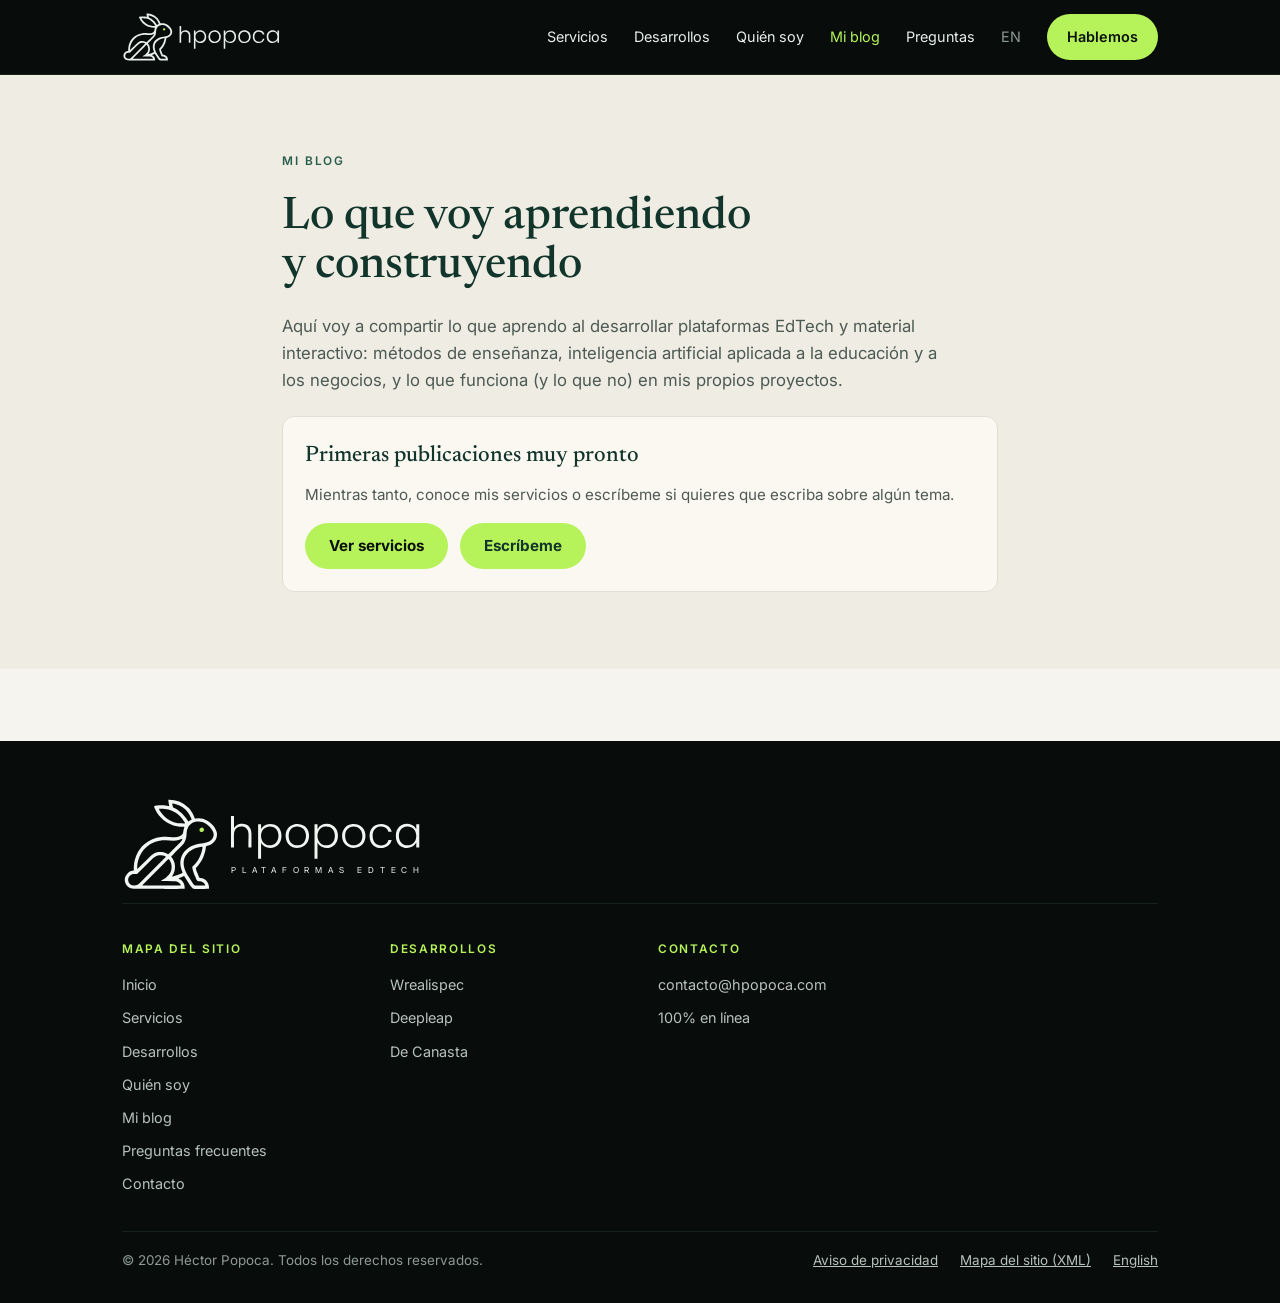
==== commit 969a1dca: "Blog: quita Inicio del menú Co-Authored-By: Claude Opus 5.5 <noreply@anthropic.com> Claude-Session: " ====
--- a/blog/index.html
+++ b/blog/index.html
@@ -309,7 +309,6 @@
   <div class="wrap">
     <a href="../" aria-label="hpopoca, inicio"><svg class="logo" viewBox="-900 -900 99893 31515" role="img" aria-label="hpopoca"><path fill="currentColor" d="M5886.2 28544.73c-20.97,-164.21 117.78,-230.04 210.44,-324.13l7390.51 -7390.66c149.56,-149.01 944.82,-1020.38 1132.91,-1062.75 438.11,297.15 874.09,1396.16 969.02,2038.89 174.97,1184.62 -188.56,2557.93 -1039.88,3366.25 -260.22,247.08 -465.14,489.75 -754.18,727.62 -438.4,360.77 -1697.19,1005.85 -1758.13,1205.21 1351.53,3.69 2715.25,-1.57 4065.58,19.93 980.8,15.62 1520.43,-0.44 2246.93,774.49 107.54,114.71 373.57,469.2 300.57,648.52 -433.72,47.57 -2617.55,20.33 -3218.52,19.99l-9545.25 -23.36zm5604.24 -10013.97c709.66,-94.82 2282.13,206.33 2148.78,544.6 -26.4,66.95 -1242.3,1255.86 -1405.73,1418.04l-7054.98 7056.18c-436.2,446.78 -880.3,917.6 -1816.11,1003.85 -2387.03,220 -3000.86,-2849.81 -1049.99,-3658.17 457.42,-189.54 747.56,-160.9 1265.73,-145.85 530.21,15.4 376.18,66.81 948.45,-462.45l4293.35 -4173.18c203.43,-251.31 644.74,-619.09 916.08,-847.21 447.03,-375.85 1146.65,-654.6 1754.42,-735.81zm15278.3 10009.43c-127.99,47.3 -3059.91,61.6 -3285.73,13.23 -258.88,-55.44 -608.74,-429.5 -702.87,-568.51l-1433.24 -2235.88c-1160.44,-1840.82 -2221.17,-3947.62 -1460.4,-6245.97 214.97,-649.44 548.45,-1054.68 931.95,-1537.7 531.02,-668.81 1616.76,-1311.5 2406.45,-1684.09 543.41,-256.38 2258.03,-694.46 2665.57,-579.42 69.23,142.83 1.47,408.75 -22.82,572.16 -29.07,195.58 -66.63,337.83 -115.07,524.58 -399.67,1540.81 -1028.12,3046.53 -2037.49,4240.59 -309.73,366.41 -898.53,1059.63 -1233.7,1267.38 -20.69,595.64 620.17,2508 893.09,3108.6 147.38,324.31 260.16,578.37 386.4,917.85 457.45,1230.19 793.9,569.59 1751.13,895.25 462.81,157.44 915.27,488.85 1108.65,866.84l162.19 331.32c25.06,196.78 4.04,-169.28 -1.31,56.3l-12.8 57.47zm-22576.57 -5568.66c-119.63,-783.05 104.53,-2109.5 319.65,-2827.09 553.15,-1845.18 1345.66,-3194.97 2741.66,-4419.11 1696.54,-1487.68 3937.2,-2297.74 6414.23,-2233.93 1507.26,38.82 2755.87,375.46 4377.57,-97.4 322.21,-93.95 1049.35,-391.45 1148.08,-378.93 21.24,238.15 -253.72,695.24 -364.44,844.41 -230.65,310.75 -2622.69,2684.37 -3042.03,3096.37 -1666.84,1637.66 -996.14,1238.9 -1940.2,840.7 -928.32,-391.56 -1610.05,-480.09 -2648.48,-356.5 -592.31,70.49 -1122.49,299.72 -1560.13,563.96 -539.47,325.72 -759.18,515.95 -1171.88,909.12l-1336.12 1309.51c-92.82,95.58 -173.67,166.12 -270.6,258.85l-2386.48 2306.12c-101.38,96.64 -130.87,199.46 -280.83,183.92zm11257.35 -4042.61c96.9,-148.03 312.65,-336.01 436.71,-462.39 148.15,-150.92 271.67,-276 420.44,-426.27 289.27,-292.21 551.79,-559.73 840.65,-852.73 572.05,-580.24 1117.89,-1155.39 1698.65,-1723.43 180.44,-176.49 288.24,-241.53 442.24,-439.25 126.92,-162.97 258.78,-286.36 392.56,-454.38 486.74,-611.36 804.37,-1716.24 877.64,-2534.96 96.56,-1079.07 3.13,-1860.06 559.1,-2871.7 1181.47,-2149.81 4106.94,-2360.11 5929.7,-1144.56 615.97,410.77 1327.82,1023.13 1743.24,1642.98 203.87,304.19 497.27,740.49 647.64,1080.23 577.65,1305.12 -223.71,2693.22 -1479.13,3285.6 -1380.73,651.52 -3409.47,439.07 -5468.74,1340.16 -372.73,163.1 -1281.08,708.38 -1604.43,971.47 -797.43,648.82 -1413.74,1288.5 -1900.43,2369.8 -366.57,814.45 -523.42,1985.92 -440.14,2970.1 121.25,1432.69 706.5,2373.99 719.48,2646.83 -285.71,307.5 -2868.92,1253.11 -3491.27,1287.49 5.7,-163.52 235.1,-481.69 388.46,-768.84 687.34,-1286.99 811.06,-3241.17 146.71,-4536.79 -130.18,-253.88 -251.17,-508.59 -399.32,-727.81l-459.76 -651.55zm-955.02 -15676.87c1141.89,265.44 2011.69,742.44 2867.71,1363.59 388.36,281.8 1042.22,835.89 1344.8,1195 680.22,807.32 546.67,616.95 1079.89,1460.76 52.37,82.88 314.06,451.79 278.16,533.15 -71.42,161.84 -1393.94,71.54 -1601.26,53.5 -524.84,-45.66 -984.54,-116.47 -1481.64,-218.94 -1553.96,-320.33 -3174.4,-1406.91 -4211.85,-2558.22 -355.85,-394.91 -1359.16,-1586.46 -1372.83,-2031.08 706.15,-181.61 2369.78,33.19 3097.02,202.24zm7650.82 2930.14c96.34,236.5 225.85,403.79 6.69,523.9 -230,126.04 -863.92,534.02 -1005.56,538.91 -125.21,-93.68 -487.66,-746.33 -629.96,-950.22 -437.49,-626.8 -914,-1153.51 -1420.85,-1684.03l-404.79 -370.65c-930.97,-771.68 -1245.34,-961.74 -2347.29,-1534.81 -235.72,-122.59 -232.46,-190.43 -310.15,-465.54 -286.65,-1015.05 -303.04,-1033.4 108.23,-955.97 1630.18,306.91 3044.28,922.28 4157.18,2088.99 70.52,73.94 115.81,130.07 188.02,200.05 413.39,400.63 535.06,611.1 860.36,1079.99 274.05,395.04 603.41,1051.42 798.12,1529.38zm940.25 -622.02c-82.71,-230.76 -195.98,-434.2 -303.45,-649.25 -292.46,-585.23 -1053.4,-1739.14 -1537.31,-2202.32l-1554.05 -1267.74c-190.47,-121.94 -406.78,-228.02 -609.59,-343.1 -335.69,-190.49 -886.5,-448.27 -1296.79,-574.28 -661.84,-203.28 -2520.38,-622.67 -3230.77,-502.07 -50.07,274.61 62.28,836.51 101.74,1128.33 35.65,263.68 193.21,807.68 168.87,1014.72 -236.85,38.82 -907.21,-157.07 -1201.65,-196.66 -411.56,-55.32 -913.67,-97.33 -1330.84,-96.58 -445.84,0.81 -2233.11,76.97 -2521.26,288.32 -55.96,223.86 498.03,1234.57 620.41,1488.06 284.16,588.62 860.65,1394.81 1286.79,1890.04 215.18,250.07 807.35,889.09 1043.18,1073.17 110.06,85.9 171.34,165.18 277.92,250.98 1433.3,1153.76 2917.04,1799.06 4849.55,2067.36 332.93,46.22 628.81,78.73 968.91,93.86 187.16,8.32 896.23,-22.71 996.61,39.74 66.33,58.65 32.28,-17.1 43.61,86.66 2.24,20.45 -5.69,55.55 -11.13,77.67 -10.7,43.52 -48.45,135.17 -66.19,186.48 -435.27,1259.11 -29.42,1636.52 -924.45,2391.23 -687.77,579.94 -2005.87,720.09 -3106.73,706.87 -1612.28,-19.35 -1808.55,-265.54 -3647.36,-50.92 -2081.94,243 -3779.45,961.68 -5359.84,2223.81 -912.34,728.6 -1181.05,1096.48 -1827.77,1946.17 -993.28,1305.04 -1814.02,3590.88 -1885.5,5720.14 -53.88,1604.74 287.43,1167.14 -560.53,1329.14 -498.95,95.32 -1003.14,350.24 -1288.31,612.12 -763.89,701.51 -1244.71,1461.92 -1172.48,2611.6 51.15,814.1 590.3,1705.6 1205.42,2152.28 105.38,76.51 162.87,135.92 265.62,193.68 1022.85,575.05 2052.96,414.23 3334.64,417.61 1524.41,4.01 14912.82,105.25 15146.86,-0.41 91.82,-90.54 -86.24,-1145.19 -107.29,-1224.07 -118.09,-442.43 -192.1,-635.96 -408.71,-967.27 -292.13,-446.83 -609.79,-738.33 -1081.71,-999.62 -129.72,-71.83 -339.49,-155.99 -426.73,-244.5 81.94,-157.96 734.04,-330.06 924.46,-416.56 226.98,-103.11 690.96,-371.94 925.1,-394.01l1851.15 2860.28c988.98,1520.49 1140.14,1416.92 3285.2,1416.92 180.33,0 2875.95,28.61 3058.79,-17.43l54.94 -23.46c117.08,-325.05 -47.42,-1193.12 -152.73,-1517.06 -135.88,-417.98 -382.75,-861.55 -630.74,-1099 -302.26,-289.4 -525.73,-505.56 -1007.56,-721.14 -1728.34,-773.3 -1024.65,639.59 -2034.4,-1881.71 -178.1,-444.7 -496.9,-1209.66 -527.12,-1710.82 169.15,-131.86 195.6,-192.75 322.51,-341.4l320.07 -349.87c1523.43,-1682.55 2107.08,-3258.24 2600.8,-5443.49 51.86,-229.54 113.77,-992.09 182.67,-1120.37 109.34,-80.29 796.05,-229.89 996.13,-309.67 327.52,-130.6 594.15,-244.8 849.97,-419.39 1175.93,-802.56 1814.15,-1783.39 1794.54,-3293.5 -12.85,-989.29 -816.71,-2308.45 -1490.15,-2996.07 -601.45,-614.1 -945.71,-970.03 -1727.18,-1448.65 -1021.7,-625.77 -1779.41,-814.14 -2963.31,-851.45 -442.38,-13.94 -799.92,85.38 -1199.45,81.5 -135.79,-157.45 -204.65,-455.22 -283.38,-674.9z"/><path class="eye" d="M25487.61 9322.29c-487.86,137.04 -671.02,526.26 -567.95,922.41 221.07,849.69 1684.98,612.58 1455.11,-391.05 -77.36,-337.78 -440.18,-656.9 -887.16,-531.36z"/><g transform="translate(0,2600)"><path fill="currentColor" d="M66819.45 8940.84c1837.28,-129.27 3048.21,1060.57 3148.77,2789.99 98.63,1696.3 -714.79,3295.81 -2575.28,3453.9 -1825.99,155.15 -3090.33,-1149.4 -3184.72,-2844.31 -96.93,-1740.55 868.94,-3276.99 2611.23,-3399.58zm-2616.62 906.94l-8.76 -1679.8 -985.63 2.28 -0.35 11453.69 986.44 12.8 0.14 -5357.73c114.25,140.01 173.57,307.98 298.7,461.32 384.57,471.28 699.67,758.51 1321.8,1042.93 751.69,343.65 1846.82,374.26 2663.64,102.9 1509,-501.33 2504.04,-1842.82 2519.65,-3801.14 7.55,-946.49 -248.65,-1842.38 -669.5,-2475.36 -1407.57,-2117.06 -4924.6,-2124.94 -6126.13,238.11z"/><path fill="currentColor" d="M47793.69 8972.67c882.65,-164.18 1831.43,105.3 2353.05,570.11 587.88,523.86 919.37,1137 1016.51,1982.69 218.83,1905.13 -732.86,3385.23 -2357.24,3626.78 -1887.38,280.66 -3129.82,-947.05 -3364.82,-2561.22 -276.9,-1902.07 776.42,-3325.19 2352.5,-3618.36zm-2389.27 841.57l0 -1631.9 -986.06 -15.66 0 11469.01 986.1 -2.69 0.15 -5330.06c161.72,138.15 197.48,406.57 698.16,872.5 1965.93,1829.45 6075.14,907.79 6106.35,-3090.42 15.17,-1943.81 -969.96,-3337.65 -2434.69,-3828.14 -815.95,-273.24 -1916.91,-280.14 -2695.36,56.18 -445.52,192.48 -631.77,355.2 -948.44,604.41 -167.34,131.69 -414.16,420.59 -540.34,623.59l-185.87 273.18z"/><path fill="currentColor" d="M94004.35 8933.69c1781.41,-113.79 2974.95,1198.13 3073.87,2882.04 251.71,4285 -5549.45,4566.92 -5765.28,481.95 -100.33,-1898.92 909.41,-3250.16 2691.41,-3363.99zm3088.34 5330.36l1 1692.96 988.09 -0.01 10.92 -7788.62 -1000.63 0 -0.97 1678.75c-259.62,-626.06 -970.82,-1257.3 -1603.71,-1512.44 -2278.86,-918.64 -5210.98,348.13 -5199.37,3715.07 15.75,4570.59 5153.19,5024.5 6641.74,2475.58 65.34,-111.88 96.81,-183.29 162.93,-261.29z"/><path fill="currentColor" d="M35387.99 15957l989.64 0c117.95,-1076.7 -88.78,-3428.91 28.98,-4691.51 130.38,-1397.98 926.31,-2345.02 2378.67,-2370.89 1493.26,-26.59 2347.13,876.65 2427.2,2313.42 74.63,1339.02 -80.75,3693.09 18.64,4745.95l967.58 3.29c41.86,-380.87 10.35,-3142.21 10.05,-3766.4 -0.63,-1278.93 11.26,-2251.85 -706.39,-3104.21 -282.33,-335.32 -591.3,-625.12 -1085.04,-821.86 -955.98,-380.94 -2229.8,-314.52 -3097.39,238.61 -484.43,308.85 -596.93,495.15 -919.66,960.28l-12.91 -4064.59 -999.71 0 0.34 10557.91z"/><path fill="currentColor" d="M73402.82 12190.86c-181.39,-4241.85 5602.67,-4397.44 5737.79,-283.4 118.85,3618.81 -3635.04,3916.31 -4917.04,2486.74 -491.77,-548.38 -777.51,-1191.92 -820.75,-2203.34zm2411.88 -4115.45c-2188.27,175.59 -3622.04,2059.02 -3410.38,4469.07 188.79,2149.68 1939.18,3790.28 4340.69,3492.48 2189.8,-271.55 3623.49,-1971.29 3406.17,-4444.48 -196.52,-2236.44 -1887.29,-3713.6 -4336.48,-3517.07z"/><path fill="currentColor" d="M57115.53 8940.51c1826.78,-224.01 3068.5,1051.75 3218.13,2686.23 96.1,1049.69 -101.04,1726.34 -560.07,2431.38 -375.72,577.08 -1158.69,1022.11 -1878.51,1115.48 -1867.43,242.22 -3144.73,-1017.89 -3268.06,-2700.01 -141.93,-1935.77 752.64,-3320.21 2488.51,-3533.08zm-208.69 -844.9c-2366.61,374.86 -3543.17,2248.82 -3278.93,4569.98 243.21,2136.45 1997.84,3684.13 4440.04,3355.06 2145.98,-289.14 3563.3,-2080.88 3280.75,-4560.25 -142.18,-1247.63 -703,-2023.26 -1365.13,-2581.86 -672.2,-567.1 -1919.17,-966.28 -3076.73,-782.93z"/><path fill="currentColor" d="M88897.4 13416.18l-1005.39 0c-75.69,41.83 -30.71,1.75 -73.46,76.43 -19.78,34.57 -32.44,92.23 -44.73,132.34 -65.63,214.24 -193.94,461.85 -316.93,635.46 -1063.58,1501.28 -4823.98,1603.54 -4898.31,-2140.09 -31.73,-1598.12 699.88,-2783.03 2005.42,-3114.74 708.33,-179.98 1596.38,-92.86 2157.78,227.97 591.01,337.75 865.23,700.37 1114.57,1460.75l1049.75 6.84c-27.39,-555.01 -402,-1087.54 -688.34,-1461.16 -1504.56,-1963.2 -6654.37,-1796.34 -6655.41,2809.78 -1.15,5115.57 6605.24,5129.83 7355.05,1366.42z"/></g></svg></a>
     <nav aria-label="Principal">
-      <a href="../">Inicio</a>
       <a href="../#servicios">Servicios</a>
       <a href="../#casos">Desarrollos</a>
       <a href="../#quien-soy">Quién soy</a>
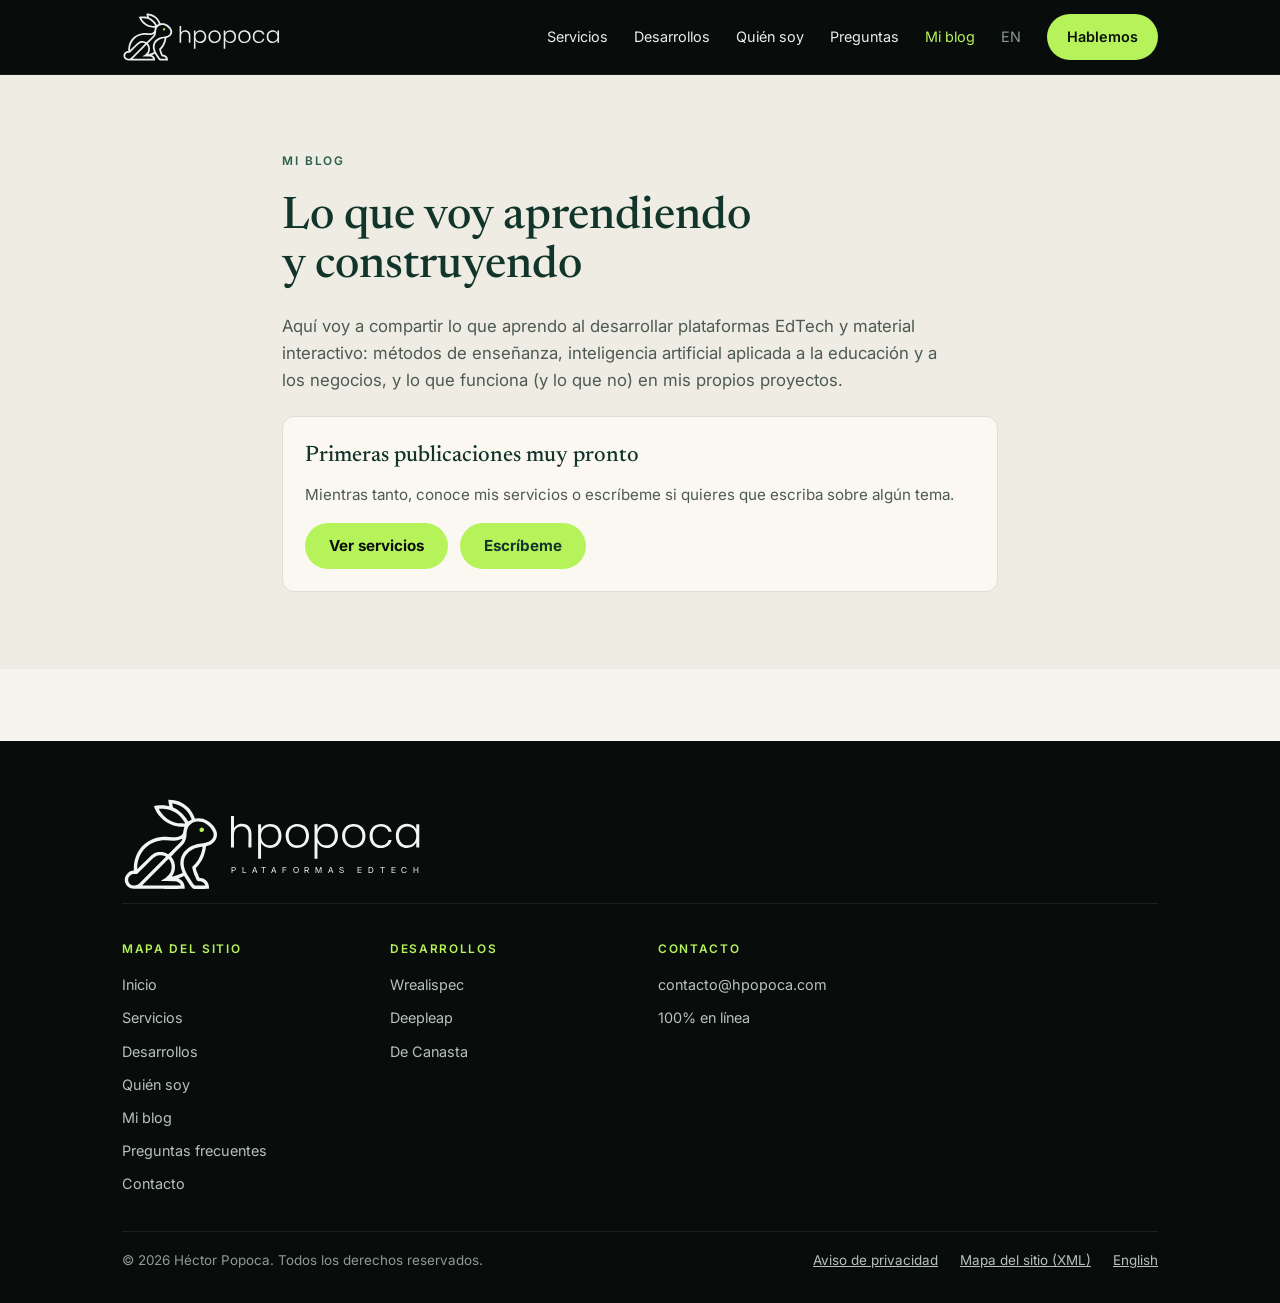
==== commit d8983d4b: "Preguntas frecuentes abiertas; Mi blog después de Preguntas en el menú Co-Authored-By: Claude Opus 5" ====
--- a/blog/index.html
+++ b/blog/index.html
@@ -312,8 +312,8 @@
       <a href="../#servicios">Servicios</a>
       <a href="../#casos">Desarrollos</a>
       <a href="../#quien-soy">Quién soy</a>
+      <a href="../#preguntas">Preguntas</a>
       <a href="./" aria-current="page" style="color:var(--lime)">Mi blog</a>
-      <a href="../#preguntas">Preguntas</a>
       <a class="lang" href="../en/" hreflang="en" lang="en" aria-label="English version">EN</a>
       <a class="cta" href="../#contacto">Hablemos</a>
     </nav>
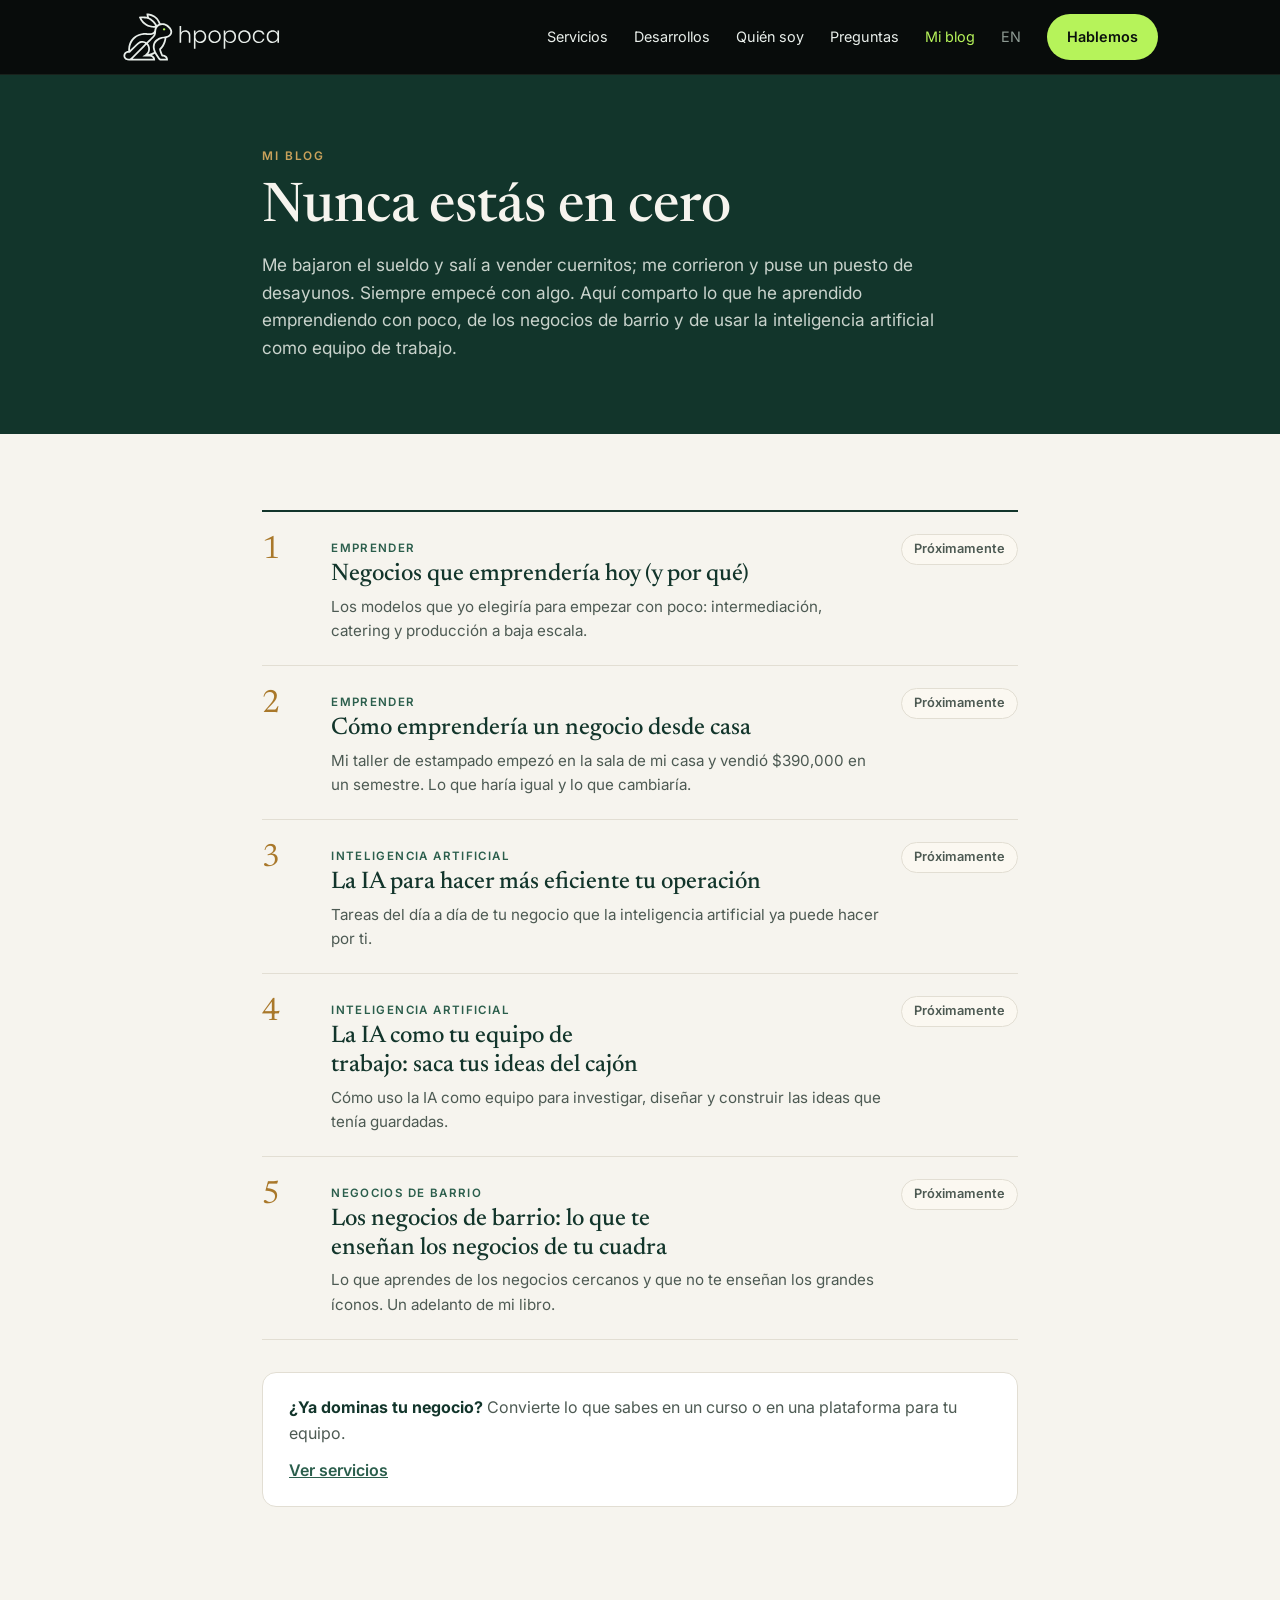
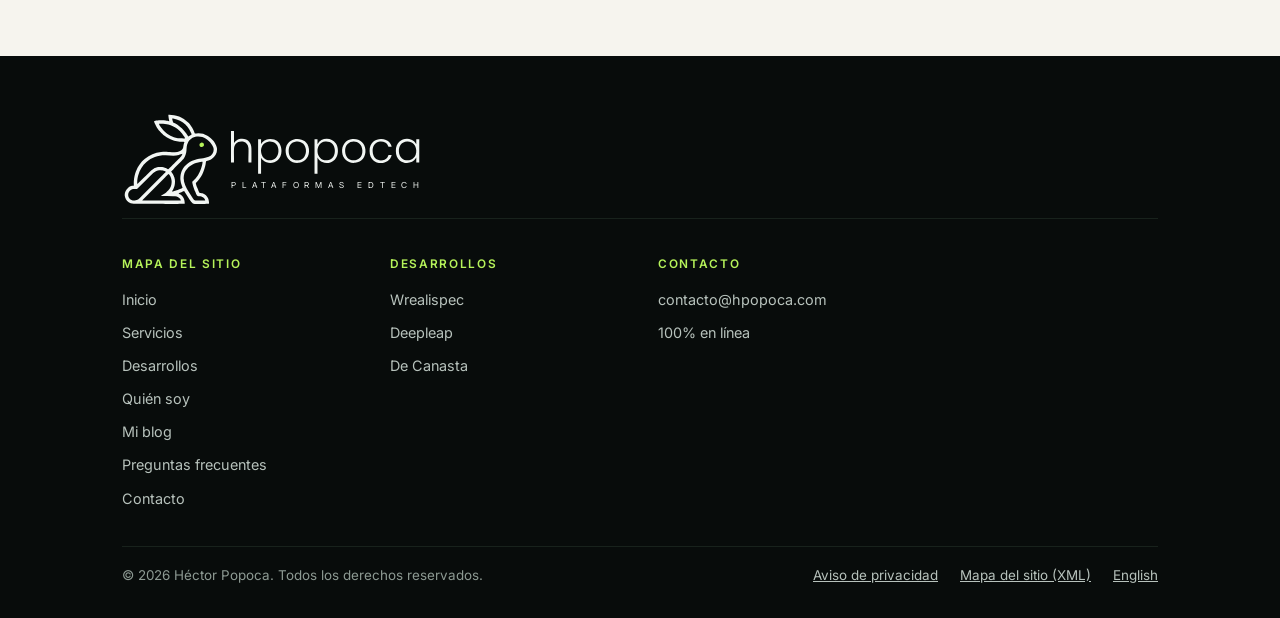
==== commit 935a7ec8: "Blog 'Nunca estás en cero': lista de 5 artículos próximos y plantilla de artículo Co-Authored-By: Cl" ====
--- a/blog/index.html
+++ b/blog/index.html
@@ -6,8 +6,8 @@
 <link rel="canonical" href="https://hpopoca.com/blog/">
 <link rel="icon" href="../img/favicon.png" type="image/png">
 <link rel="apple-touch-icon" href="../img/favicon.png">
-<title>Mi blog | Héctor Popoca</title>
-<meta name="description" content="Blog de Héctor Popoca: plataformas EdTech, material interactivo, inteligencia artificial aplicada a la enseñanza y a los negocios.">
+<title>Nunca estás en cero | Blog de Héctor Popoca</title>
+<meta name="description" content="Nunca estás en cero: el blog de Héctor Popoca sobre emprender con poco, negocios de barrio e inteligencia artificial para trabajar mejor.">
 <meta name="theme-color" content="#080C0B">
 <meta name="claude:viewport-fit-sides" content="cover">
 <link rel="preconnect" href="https://fonts.googleapis.com">
@@ -302,6 +302,34 @@
 @media (max-width:980px){.x-me .pic{width:84px}}
 </style>
 
+<style>
+.bl-hero{background:var(--forest);color:var(--on-forest)}
+.bl-hero .wrap{padding-block:clamp(44px,6vw,72px);display:flex;flex-direction:column;gap:14px;max-width:900px}
+.bl-hero .eyebrow{color:var(--gold)}
+.bl-hero h1{font-family:var(--serif);font-weight:500;font-size:clamp(2.2rem,5vw,3.4rem);line-height:1.05;color:var(--on-forest)}
+.bl-hero p{color:var(--on-forest-2);font-size:1.08rem;max-width:62ch}
+.bl-list{display:flex;flex-direction:column;border-top:2px solid var(--ink)}
+.bl-item{display:grid;grid-template-columns:3.2em minmax(0,1fr) auto;gap:18px;align-items:start;padding:22px 0;border-bottom:1px solid var(--line);text-decoration:none;color:inherit}
+.bl-item .n{font-family:var(--serif);font-size:2rem;line-height:1;color:var(--gold-num)}
+.bl-item h2{font-family:var(--serif);font-weight:500;font-size:clamp(1.25rem,2.2vw,1.5rem);line-height:1.2;color:var(--ink)}
+.bl-item p{color:var(--muted);font-size:.95rem;margin-top:6px;max-width:68ch}
+.bl-tag{font-size:.72rem;letter-spacing:.12em;text-transform:uppercase;font-weight:600;color:var(--forest-2)}
+.bl-soon{font-size:.8rem;font-weight:600;color:var(--muted);border:1px solid var(--line);border-radius:999px;padding:4px 12px;white-space:nowrap;background:#FBF8F1}
+a.bl-item:hover h2{color:var(--forest-2)}
+@media (max-width:640px){.bl-item{grid-template-columns:2.4em minmax(0,1fr)}.bl-soon{grid-column:2;justify-self:start}}
+/* artículo */
+.post{max-width:720px;margin-inline:auto}
+.post-head{display:flex;flex-direction:column;gap:14px;padding-block:clamp(40px,6vw,64px) 24px}
+.post-head h1{font-family:var(--serif);font-weight:500;font-size:clamp(2rem,4.5vw,3rem);line-height:1.08;color:var(--ink)}
+.post-meta{display:flex;align-items:center;gap:12px;font-size:.9rem;color:var(--muted)}
+.post-meta img{width:44px;height:44px;border-radius:50%;object-fit:cover}
+.post-body{font-size:1.08rem;line-height:1.75;color:var(--text);display:flex;flex-direction:column;gap:18px;padding-bottom:32px}
+.post-body h2{font-family:var(--serif);font-weight:500;font-size:1.6rem;color:var(--ink);margin-top:14px}
+.post-body blockquote{margin:0;border-left:3px solid var(--gold);padding:4px 0 4px 18px;font-family:var(--serif);font-size:1.25rem;color:var(--ink)}
+.post-body ul{margin:0;padding-left:1.2em;display:flex;flex-direction:column;gap:6px}
+.post-cta{background:var(--forest);color:var(--on-forest-2);border-radius:18px;padding:26px;display:flex;flex-direction:column;gap:12px;align-items:flex-start;margin-bottom:56px}
+.post-cta h3{font-family:var(--serif);font-weight:500;font-size:1.5rem;color:var(--on-forest)}
+</style>
 </head>
 <body>
 
@@ -321,18 +349,25 @@
 </header>
 
 <main id="inicio">
-  <section class="x-sec x-gray" aria-labelledby="blog-t" style="min-height:60vh">
-    <div class="wrap" style="display:flex;flex-direction:column;gap:22px;max-width:860px">
+  <section class="bl-hero" aria-labelledby="blog-t">
+    <div class="wrap">
       <span class="eyebrow">Mi blog</span>
-      <h1 class="h2" id="blog-t" style="font-size:clamp(2rem,4vw,2.8rem)">Lo que voy aprendiendo y construyendo</h1>
-      <p class="x-lead">Aquí voy a compartir lo que aprendo al desarrollar plataformas EdTech y material interactivo: métodos de enseñanza, inteligencia artificial aplicada a la educación y a los negocios, y lo que funciona (y lo que no) en mis propios proyectos.</p>
-      <div class="x-card" style="background:#FBF8F1">
-        <h3>Primeras publicaciones muy pronto</h3>
-        <p>Mientras tanto, conoce mis servicios o escríbeme si quieres que escriba sobre algún tema.</p>
-        <div style="display:flex;flex-wrap:wrap;gap:12px;margin-top:8px">
-          <a class="btn btn-lime" href="../#servicios">Ver servicios</a>
-          <a class="btn btn-ghost-gold" href="../#contacto" style="color:var(--forest)">Escríbeme</a>
-        </div>
+      <h1 id="blog-t">Nunca estás en cero</h1>
+      <p>Me bajaron el sueldo y salí a vender cuernitos; me corrieron y puse un puesto de desayunos. Siempre empecé con algo. Aquí comparto lo que he aprendido emprendiendo con poco, de los negocios de barrio y de usar la inteligencia artificial como equipo de trabajo.</p>
+    </div>
+  </section>
+  <section class="x-sec" aria-label="Artículos">
+    <div class="wrap" style="max-width:900px">
+      <div class="bl-list">
+        <div class="bl-item"><span class="n">1</span><div><span class="bl-tag">Emprender</span><h2>Negocios que emprendería hoy (y por qué)</h2><p>Los modelos que yo elegiría para empezar con poco: intermediación, catering y producción a baja escala.</p></div><span class="bl-soon">Próximamente</span></div>
+        <div class="bl-item"><span class="n">2</span><div><span class="bl-tag">Emprender</span><h2>Cómo emprendería un negocio desde casa</h2><p>Mi taller de estampado empezó en la sala de mi casa y vendió $390,000 en un semestre. Lo que haría igual y lo que cambiaría.</p></div><span class="bl-soon">Próximamente</span></div>
+        <div class="bl-item"><span class="n">3</span><div><span class="bl-tag">Inteligencia artificial</span><h2>La IA para hacer más eficiente tu operación</h2><p>Tareas del día a día de tu negocio que la inteligencia artificial ya puede hacer por ti.</p></div><span class="bl-soon">Próximamente</span></div>
+        <div class="bl-item"><span class="n">4</span><div><span class="bl-tag">Inteligencia artificial</span><h2>La IA como tu equipo de trabajo: saca tus ideas del cajón</h2><p>Cómo uso la IA como equipo para investigar, diseñar y construir las ideas que tenía guardadas.</p></div><span class="bl-soon">Próximamente</span></div>
+        <div class="bl-item"><span class="n">5</span><div><span class="bl-tag">Negocios de barrio</span><h2>Los negocios de barrio: lo que te enseñan los negocios de tu cuadra</h2><p>Lo que aprendes de los negocios cercanos y que no te enseñan los grandes íconos. Un adelanto de mi libro.</p></div><span class="bl-soon">Próximamente</span></div>
+      </div>
+      <div class="x-org" style="margin-top:32px">
+        <p><strong>¿Ya dominas tu negocio?</strong> Convierte lo que sabes en un curso o en una plataforma para tu equipo.</p>
+        <a href="../#servicios">Ver servicios</a>
       </div>
     </div>
   </section>
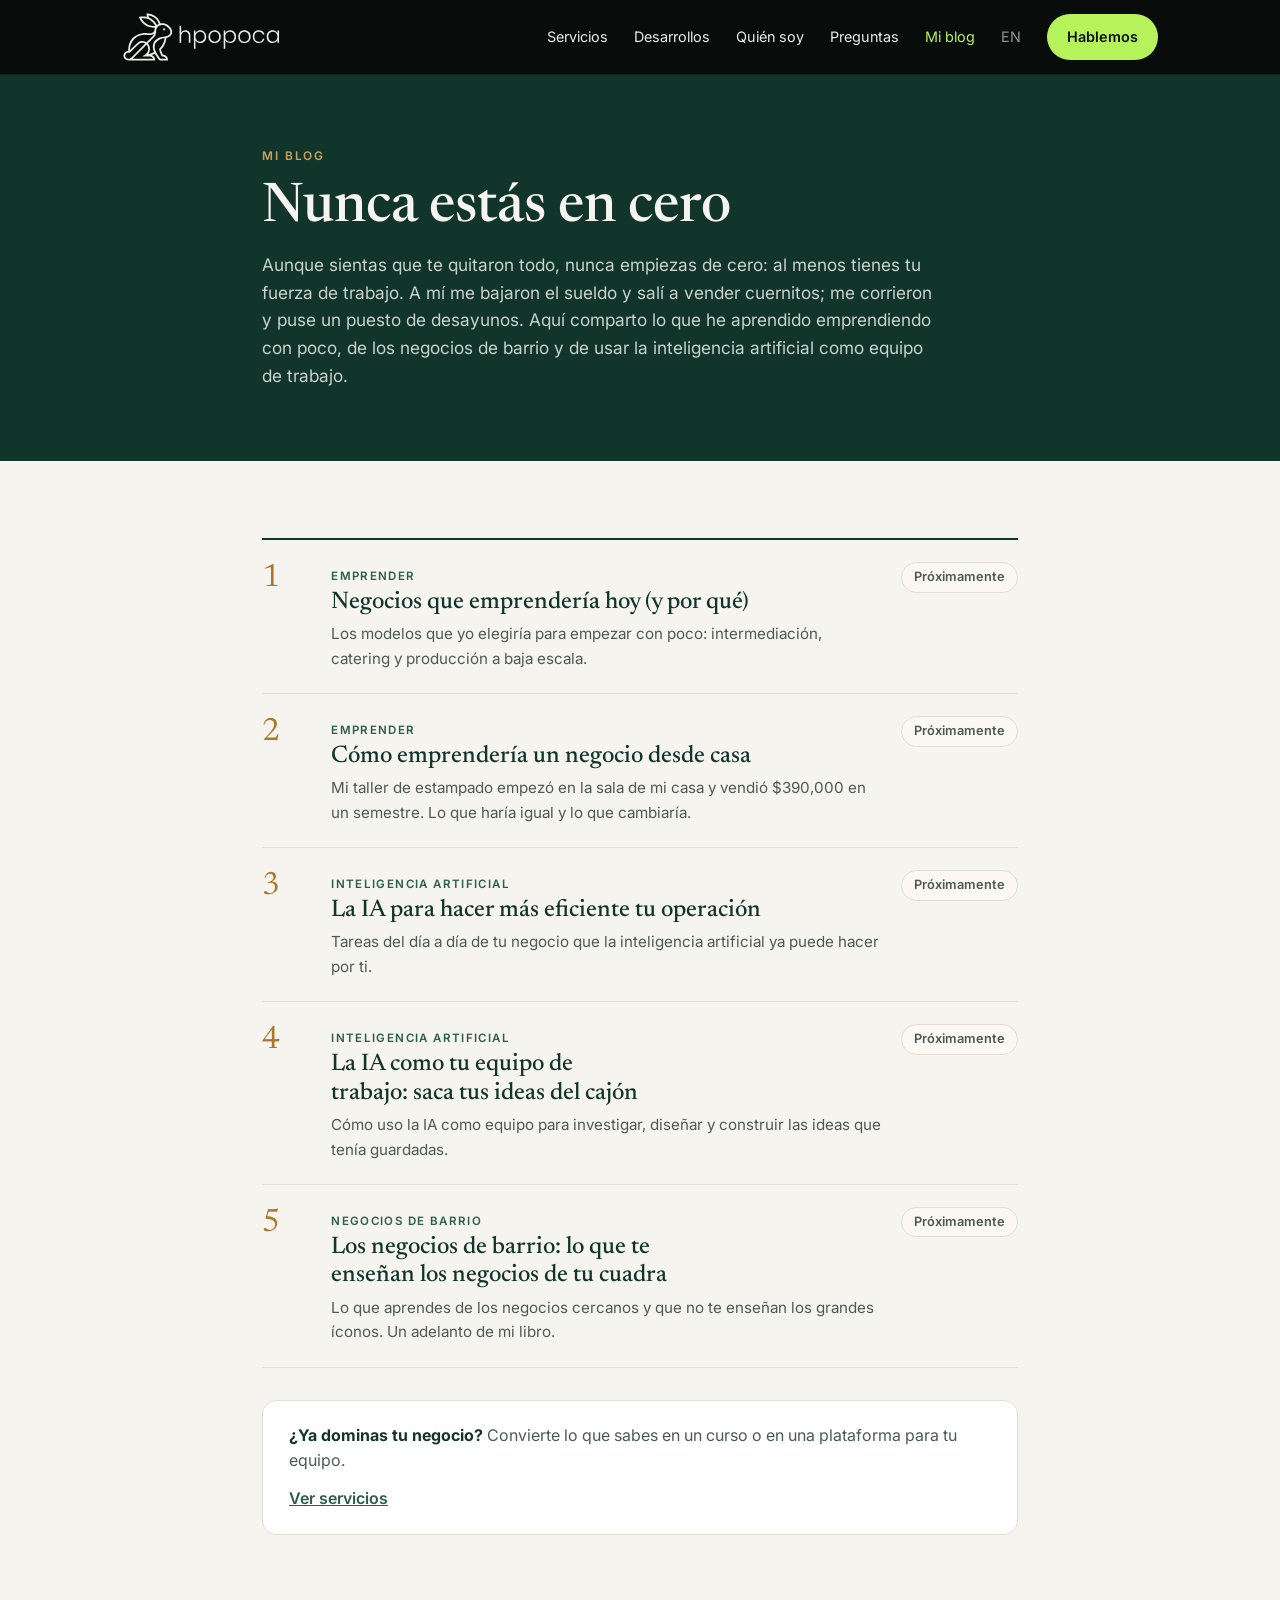
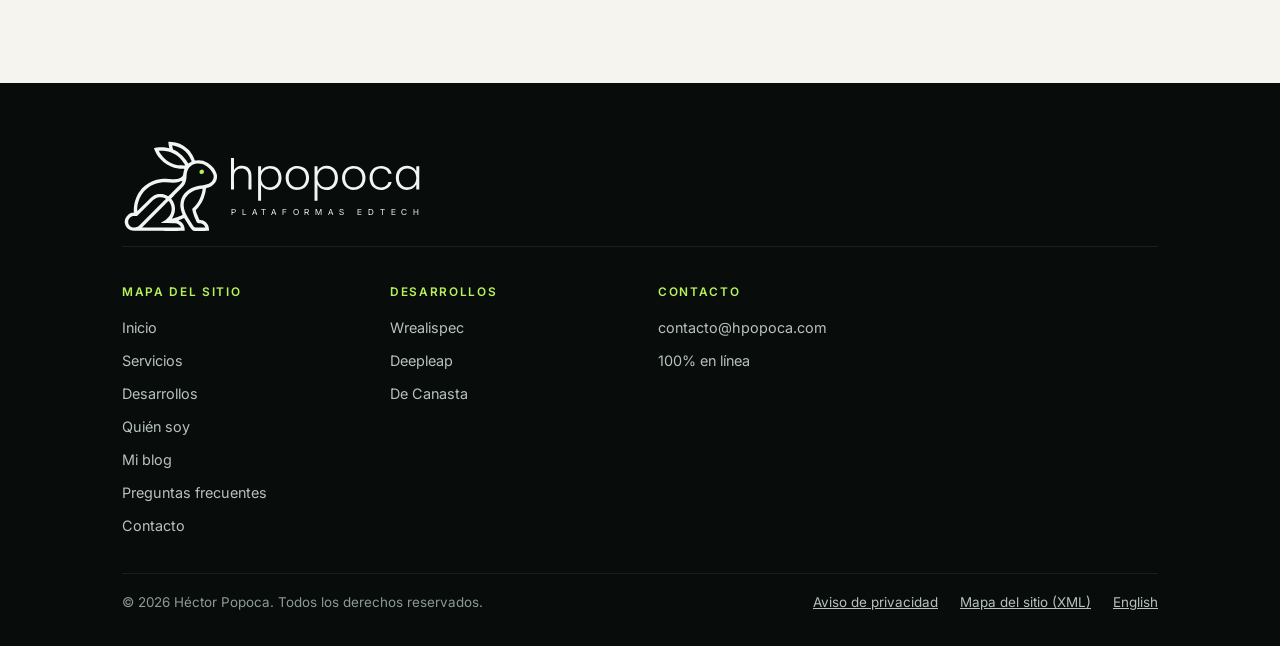
==== commit 35e1fb63: "Blog: introducción centrada en que nunca empiezas de cero Co-Authored-By: Claude Opus 5.5 <noreply@a" ====
--- a/blog/index.html
+++ b/blog/index.html
@@ -353,7 +353,7 @@
     <div class="wrap">
       <span class="eyebrow">Mi blog</span>
       <h1 id="blog-t">Nunca estás en cero</h1>
-      <p>Me bajaron el sueldo y salí a vender cuernitos; me corrieron y puse un puesto de desayunos. Siempre empecé con algo. Aquí comparto lo que he aprendido emprendiendo con poco, de los negocios de barrio y de usar la inteligencia artificial como equipo de trabajo.</p>
+      <p>Aunque sientas que te quitaron todo, nunca empiezas de cero: al menos tienes tu fuerza de trabajo. A mí me bajaron el sueldo y salí a vender cuernitos; me corrieron y puse un puesto de desayunos. Aquí comparto lo que he aprendido emprendiendo con poco, de los negocios de barrio y de usar la inteligencia artificial como equipo de trabajo.</p>
     </div>
   </section>
   <section class="x-sec" aria-label="Artículos">
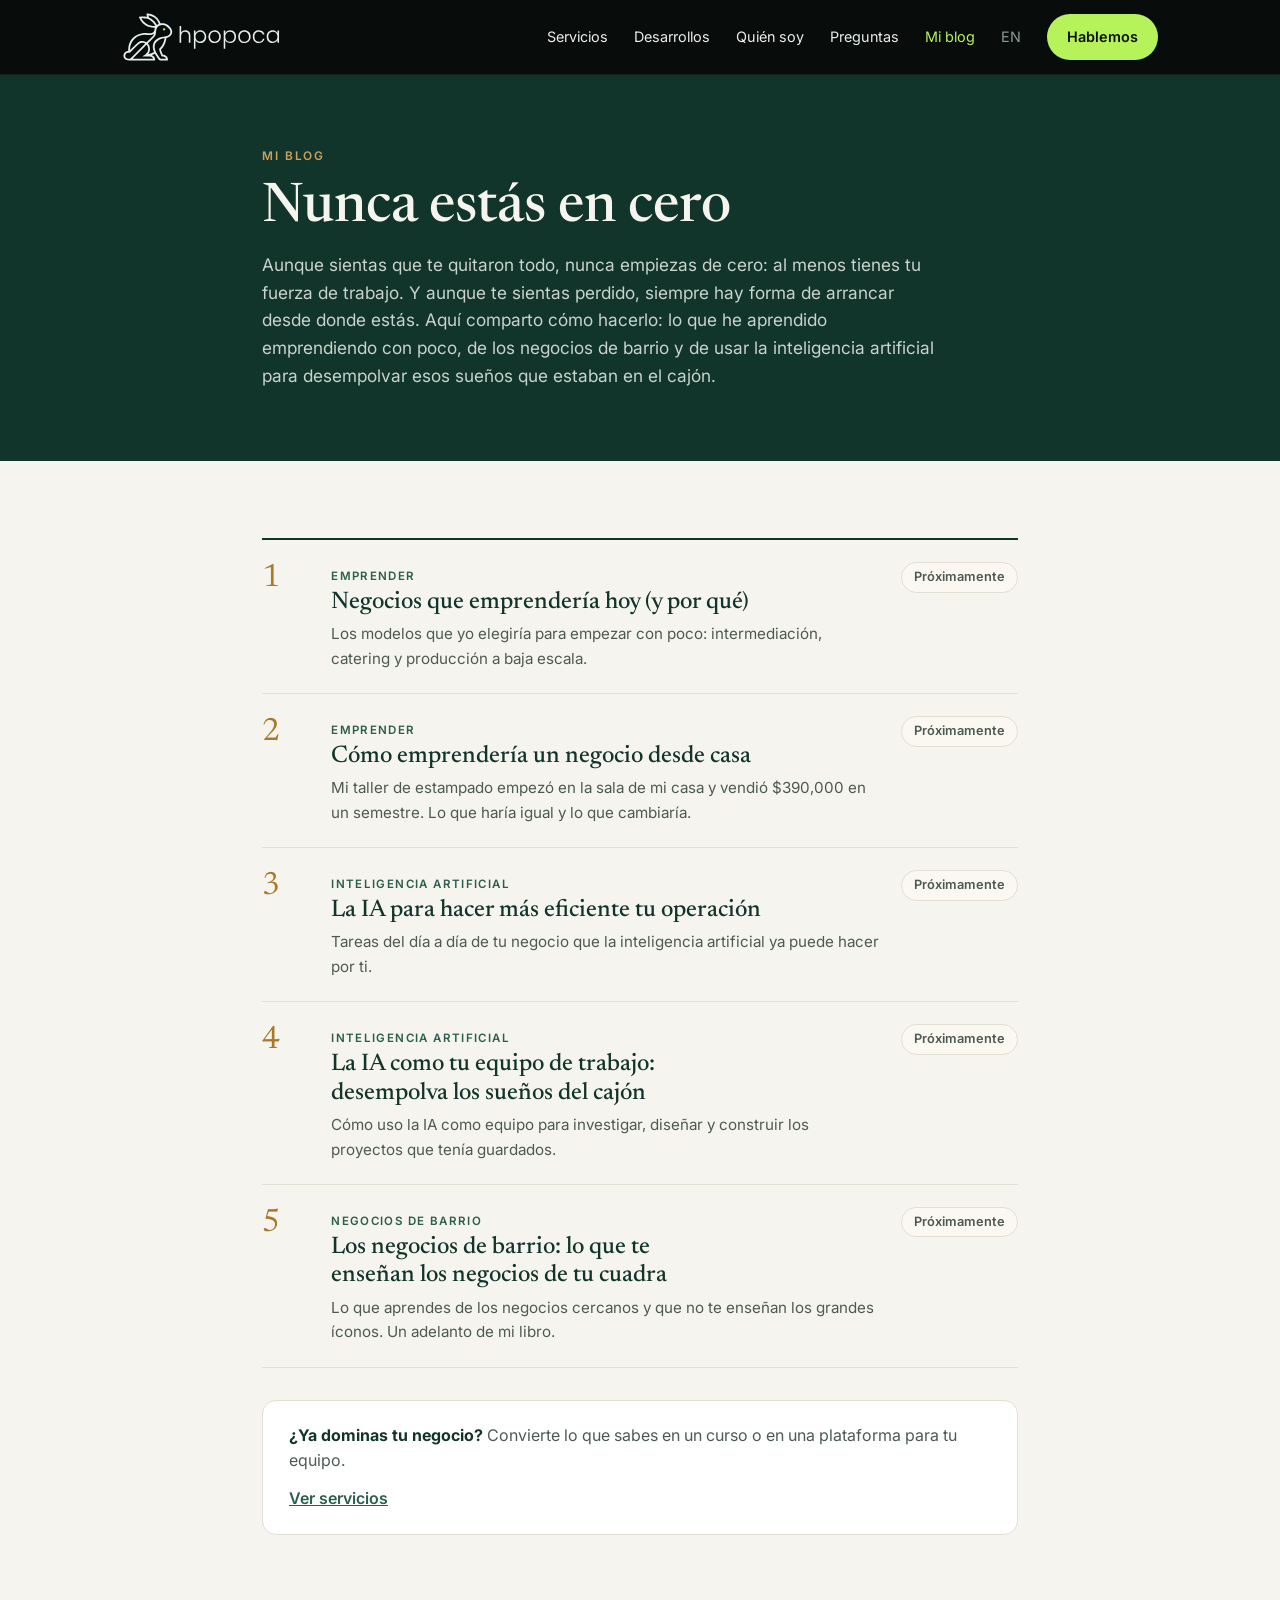
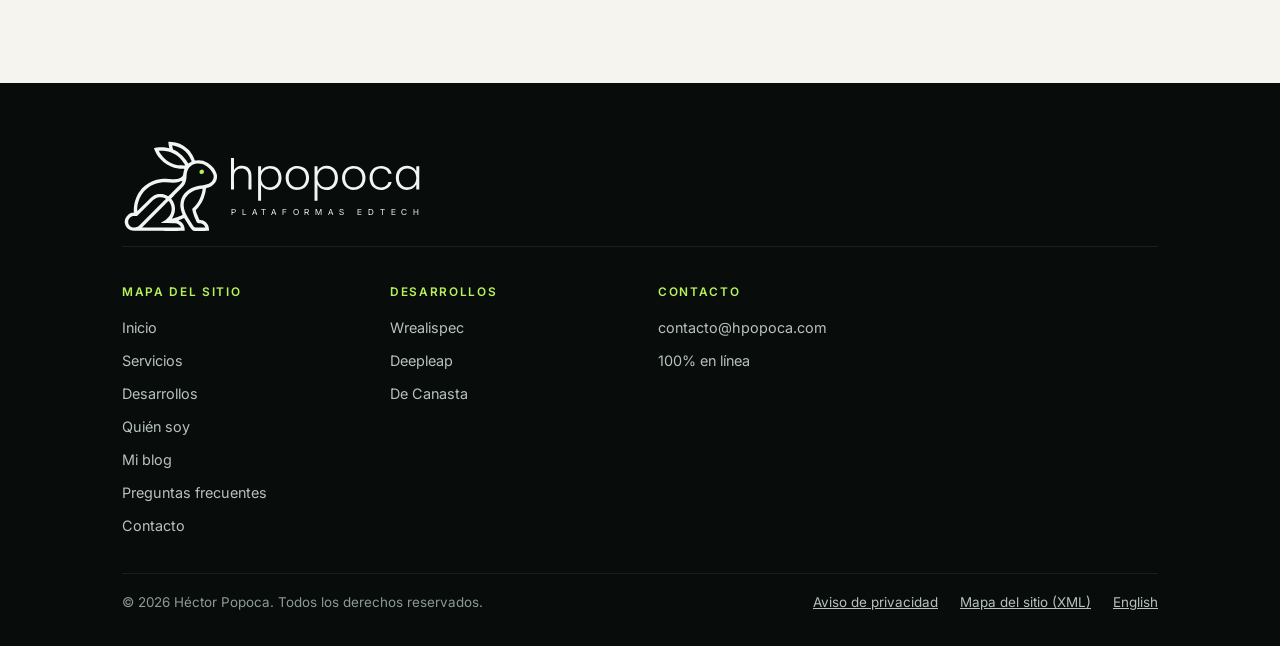
==== commit 490da377: "Blog: introducción en positivo y 'desempolvar los sueños del cajón' Co-Authored-By: Claude Opus 5.5 " ====
--- a/blog/index.html
+++ b/blog/index.html
@@ -353,7 +353,7 @@
     <div class="wrap">
       <span class="eyebrow">Mi blog</span>
       <h1 id="blog-t">Nunca estás en cero</h1>
-      <p>Aunque sientas que te quitaron todo, nunca empiezas de cero: al menos tienes tu fuerza de trabajo. A mí me bajaron el sueldo y salí a vender cuernitos; me corrieron y puse un puesto de desayunos. Aquí comparto lo que he aprendido emprendiendo con poco, de los negocios de barrio y de usar la inteligencia artificial como equipo de trabajo.</p>
+      <p>Aunque sientas que te quitaron todo, nunca empiezas de cero: al menos tienes tu fuerza de trabajo. Y aunque te sientas perdido, siempre hay forma de arrancar desde donde estás. Aquí comparto cómo hacerlo: lo que he aprendido emprendiendo con poco, de los negocios de barrio y de usar la inteligencia artificial para desempolvar esos sueños que estaban en el cajón.</p>
     </div>
   </section>
   <section class="x-sec" aria-label="Artículos">
@@ -362,7 +362,7 @@
         <div class="bl-item"><span class="n">1</span><div><span class="bl-tag">Emprender</span><h2>Negocios que emprendería hoy (y por qué)</h2><p>Los modelos que yo elegiría para empezar con poco: intermediación, catering y producción a baja escala.</p></div><span class="bl-soon">Próximamente</span></div>
         <div class="bl-item"><span class="n">2</span><div><span class="bl-tag">Emprender</span><h2>Cómo emprendería un negocio desde casa</h2><p>Mi taller de estampado empezó en la sala de mi casa y vendió $390,000 en un semestre. Lo que haría igual y lo que cambiaría.</p></div><span class="bl-soon">Próximamente</span></div>
         <div class="bl-item"><span class="n">3</span><div><span class="bl-tag">Inteligencia artificial</span><h2>La IA para hacer más eficiente tu operación</h2><p>Tareas del día a día de tu negocio que la inteligencia artificial ya puede hacer por ti.</p></div><span class="bl-soon">Próximamente</span></div>
-        <div class="bl-item"><span class="n">4</span><div><span class="bl-tag">Inteligencia artificial</span><h2>La IA como tu equipo de trabajo: saca tus ideas del cajón</h2><p>Cómo uso la IA como equipo para investigar, diseñar y construir las ideas que tenía guardadas.</p></div><span class="bl-soon">Próximamente</span></div>
+        <div class="bl-item"><span class="n">4</span><div><span class="bl-tag">Inteligencia artificial</span><h2>La IA como tu equipo de trabajo: desempolva los sueños del cajón</h2><p>Cómo uso la IA como equipo para investigar, diseñar y construir los proyectos que tenía guardados.</p></div><span class="bl-soon">Próximamente</span></div>
         <div class="bl-item"><span class="n">5</span><div><span class="bl-tag">Negocios de barrio</span><h2>Los negocios de barrio: lo que te enseñan los negocios de tu cuadra</h2><p>Lo que aprendes de los negocios cercanos y que no te enseñan los grandes íconos. Un adelanto de mi libro.</p></div><span class="bl-soon">Próximamente</span></div>
       </div>
       <div class="x-org" style="margin-top:32px">
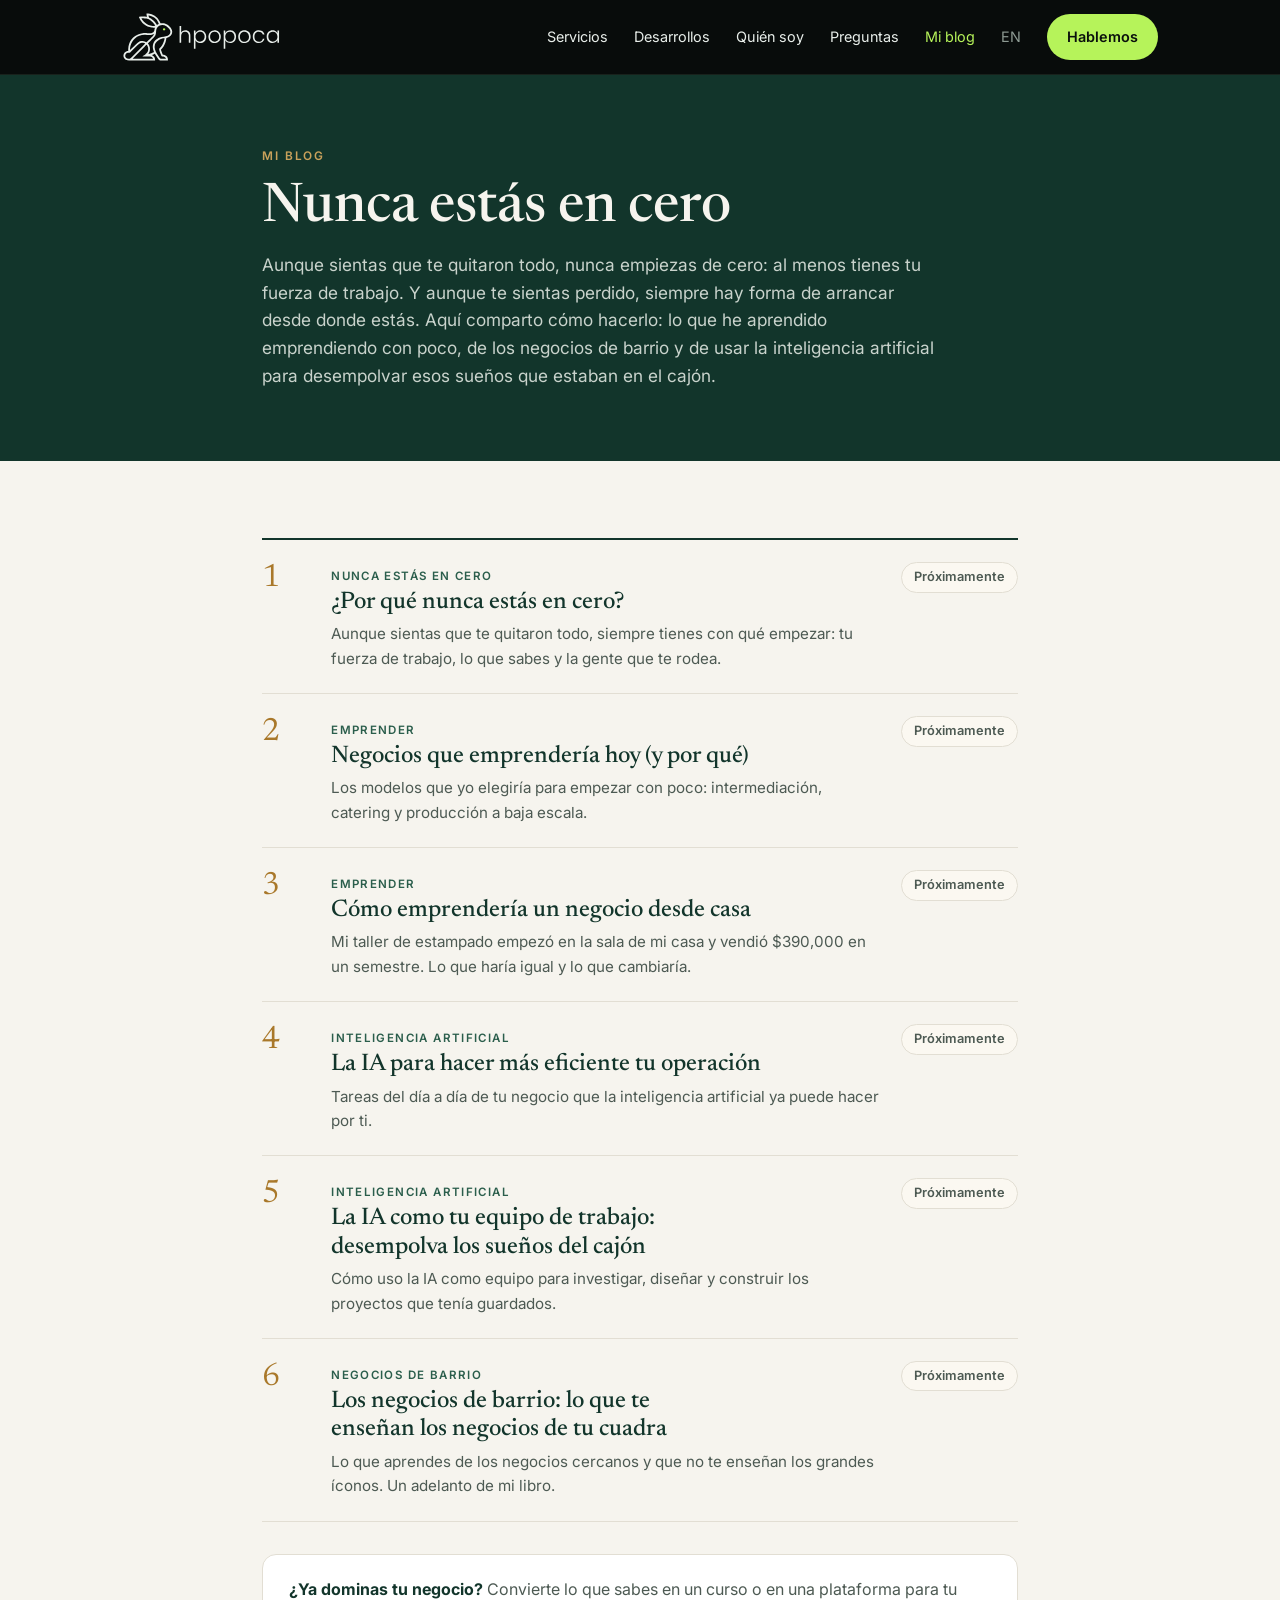
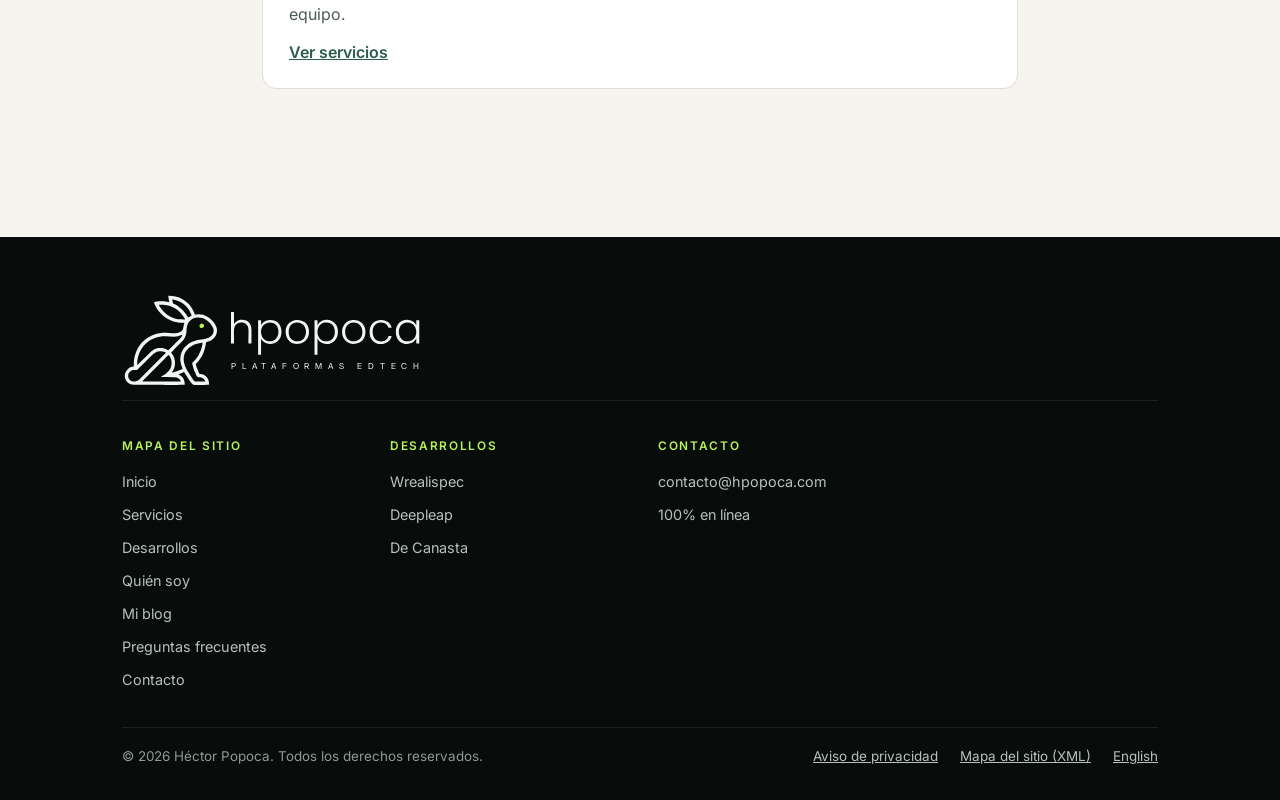
==== commit 46119f45: "Blog: primer artículo '¿Por qué nunca estás en cero?' Co-Authored-By: Claude Opus 5.5 <noreply@anthr" ====
--- a/blog/index.html
+++ b/blog/index.html
@@ -359,11 +359,12 @@
   <section class="x-sec" aria-label="Artículos">
     <div class="wrap" style="max-width:900px">
       <div class="bl-list">
-        <div class="bl-item"><span class="n">1</span><div><span class="bl-tag">Emprender</span><h2>Negocios que emprendería hoy (y por qué)</h2><p>Los modelos que yo elegiría para empezar con poco: intermediación, catering y producción a baja escala.</p></div><span class="bl-soon">Próximamente</span></div>
-        <div class="bl-item"><span class="n">2</span><div><span class="bl-tag">Emprender</span><h2>Cómo emprendería un negocio desde casa</h2><p>Mi taller de estampado empezó en la sala de mi casa y vendió $390,000 en un semestre. Lo que haría igual y lo que cambiaría.</p></div><span class="bl-soon">Próximamente</span></div>
-        <div class="bl-item"><span class="n">3</span><div><span class="bl-tag">Inteligencia artificial</span><h2>La IA para hacer más eficiente tu operación</h2><p>Tareas del día a día de tu negocio que la inteligencia artificial ya puede hacer por ti.</p></div><span class="bl-soon">Próximamente</span></div>
-        <div class="bl-item"><span class="n">4</span><div><span class="bl-tag">Inteligencia artificial</span><h2>La IA como tu equipo de trabajo: desempolva los sueños del cajón</h2><p>Cómo uso la IA como equipo para investigar, diseñar y construir los proyectos que tenía guardados.</p></div><span class="bl-soon">Próximamente</span></div>
-        <div class="bl-item"><span class="n">5</span><div><span class="bl-tag">Negocios de barrio</span><h2>Los negocios de barrio: lo que te enseñan los negocios de tu cuadra</h2><p>Lo que aprendes de los negocios cercanos y que no te enseñan los grandes íconos. Un adelanto de mi libro.</p></div><span class="bl-soon">Próximamente</span></div>
+        <div class="bl-item"><span class="n">1</span><div><span class="bl-tag">Nunca estás en cero</span><h2>¿Por qué nunca estás en cero?</h2><p>Aunque sientas que te quitaron todo, siempre tienes con qué empezar: tu fuerza de trabajo, lo que sabes y la gente que te rodea.</p></div><span class="bl-soon">Próximamente</span></div>
+        <div class="bl-item"><span class="n">2</span><div><span class="bl-tag">Emprender</span><h2>Negocios que emprendería hoy (y por qué)</h2><p>Los modelos que yo elegiría para empezar con poco: intermediación, catering y producción a baja escala.</p></div><span class="bl-soon">Próximamente</span></div>
+        <div class="bl-item"><span class="n">3</span><div><span class="bl-tag">Emprender</span><h2>Cómo emprendería un negocio desde casa</h2><p>Mi taller de estampado empezó en la sala de mi casa y vendió $390,000 en un semestre. Lo que haría igual y lo que cambiaría.</p></div><span class="bl-soon">Próximamente</span></div>
+        <div class="bl-item"><span class="n">4</span><div><span class="bl-tag">Inteligencia artificial</span><h2>La IA para hacer más eficiente tu operación</h2><p>Tareas del día a día de tu negocio que la inteligencia artificial ya puede hacer por ti.</p></div><span class="bl-soon">Próximamente</span></div>
+        <div class="bl-item"><span class="n">5</span><div><span class="bl-tag">Inteligencia artificial</span><h2>La IA como tu equipo de trabajo: desempolva los sueños del cajón</h2><p>Cómo uso la IA como equipo para investigar, diseñar y construir los proyectos que tenía guardados.</p></div><span class="bl-soon">Próximamente</span></div>
+        <div class="bl-item"><span class="n">6</span><div><span class="bl-tag">Negocios de barrio</span><h2>Los negocios de barrio: lo que te enseñan los negocios de tu cuadra</h2><p>Lo que aprendes de los negocios cercanos y que no te enseñan los grandes íconos. Un adelanto de mi libro.</p></div><span class="bl-soon">Próximamente</span></div>
       </div>
       <div class="x-org" style="margin-top:32px">
         <p><strong>¿Ya dominas tu negocio?</strong> Convierte lo que sabes en un curso o en una plataforma para tu equipo.</p>
